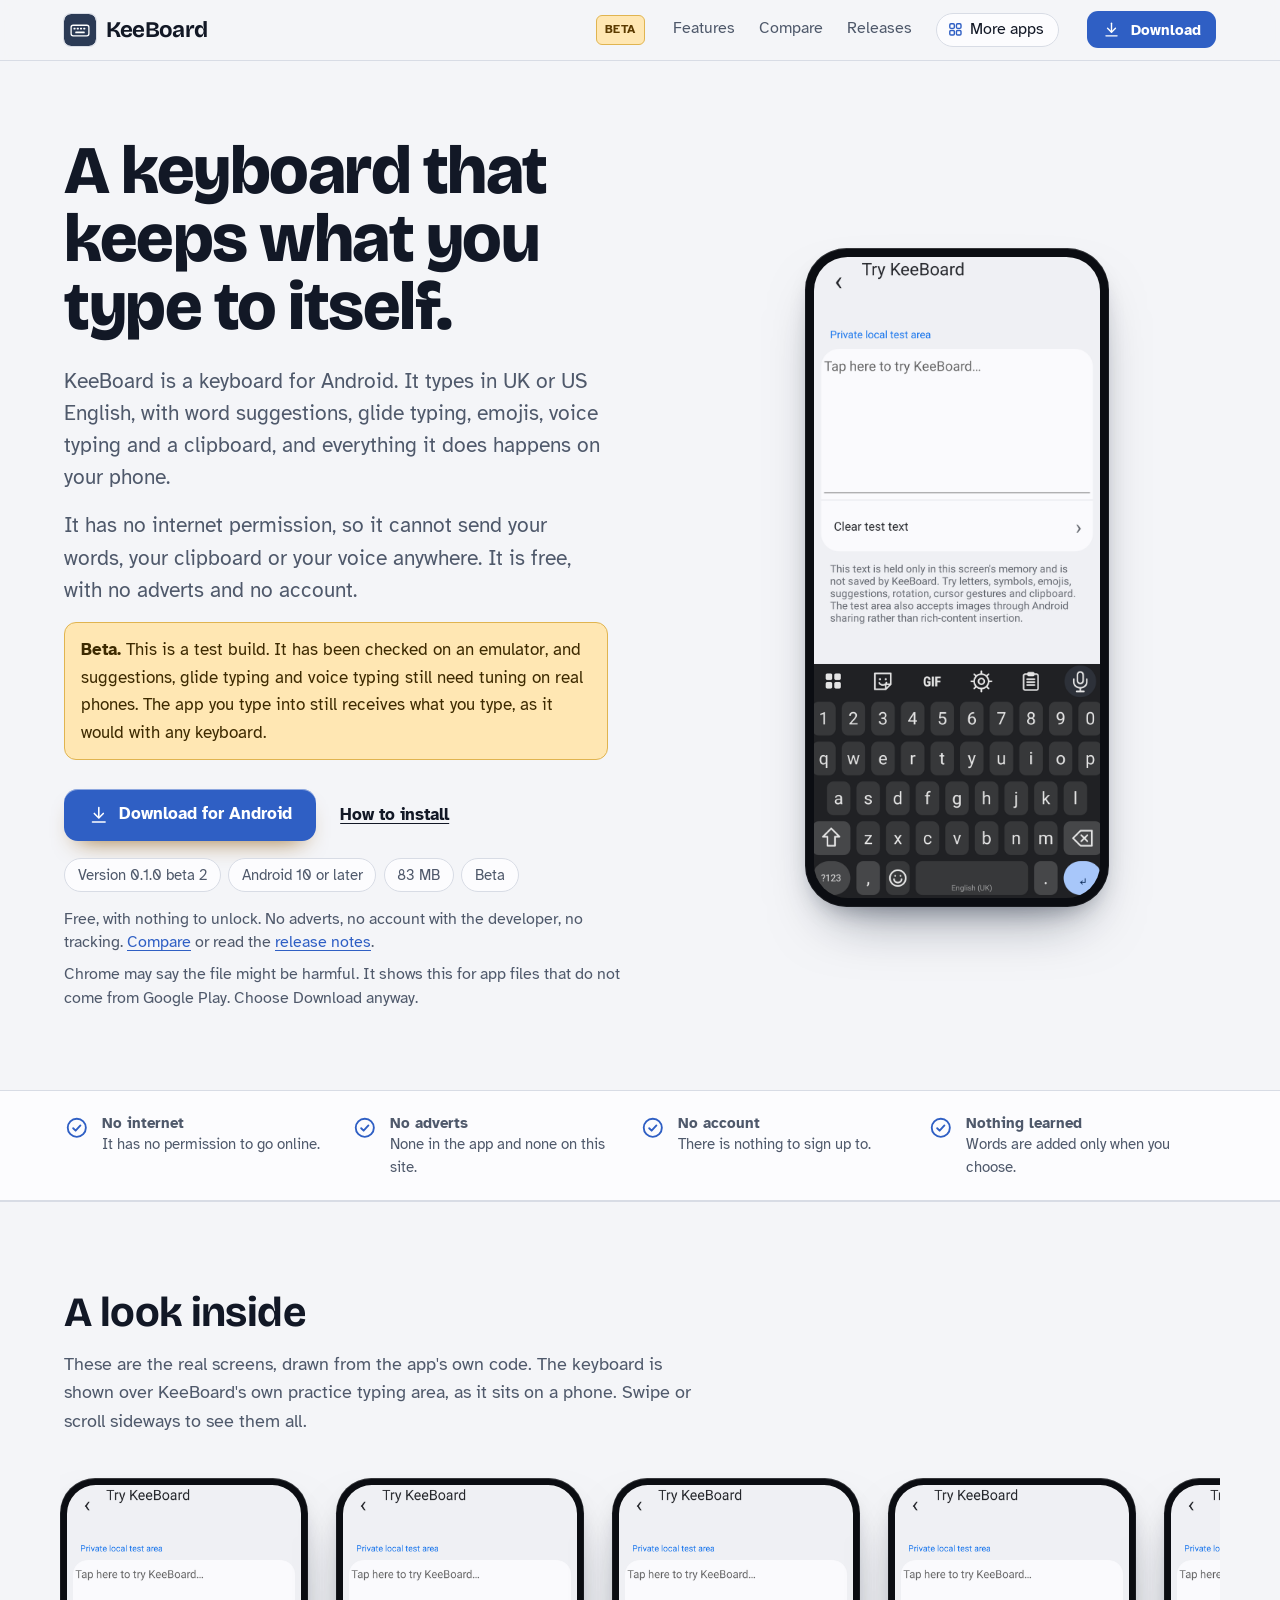
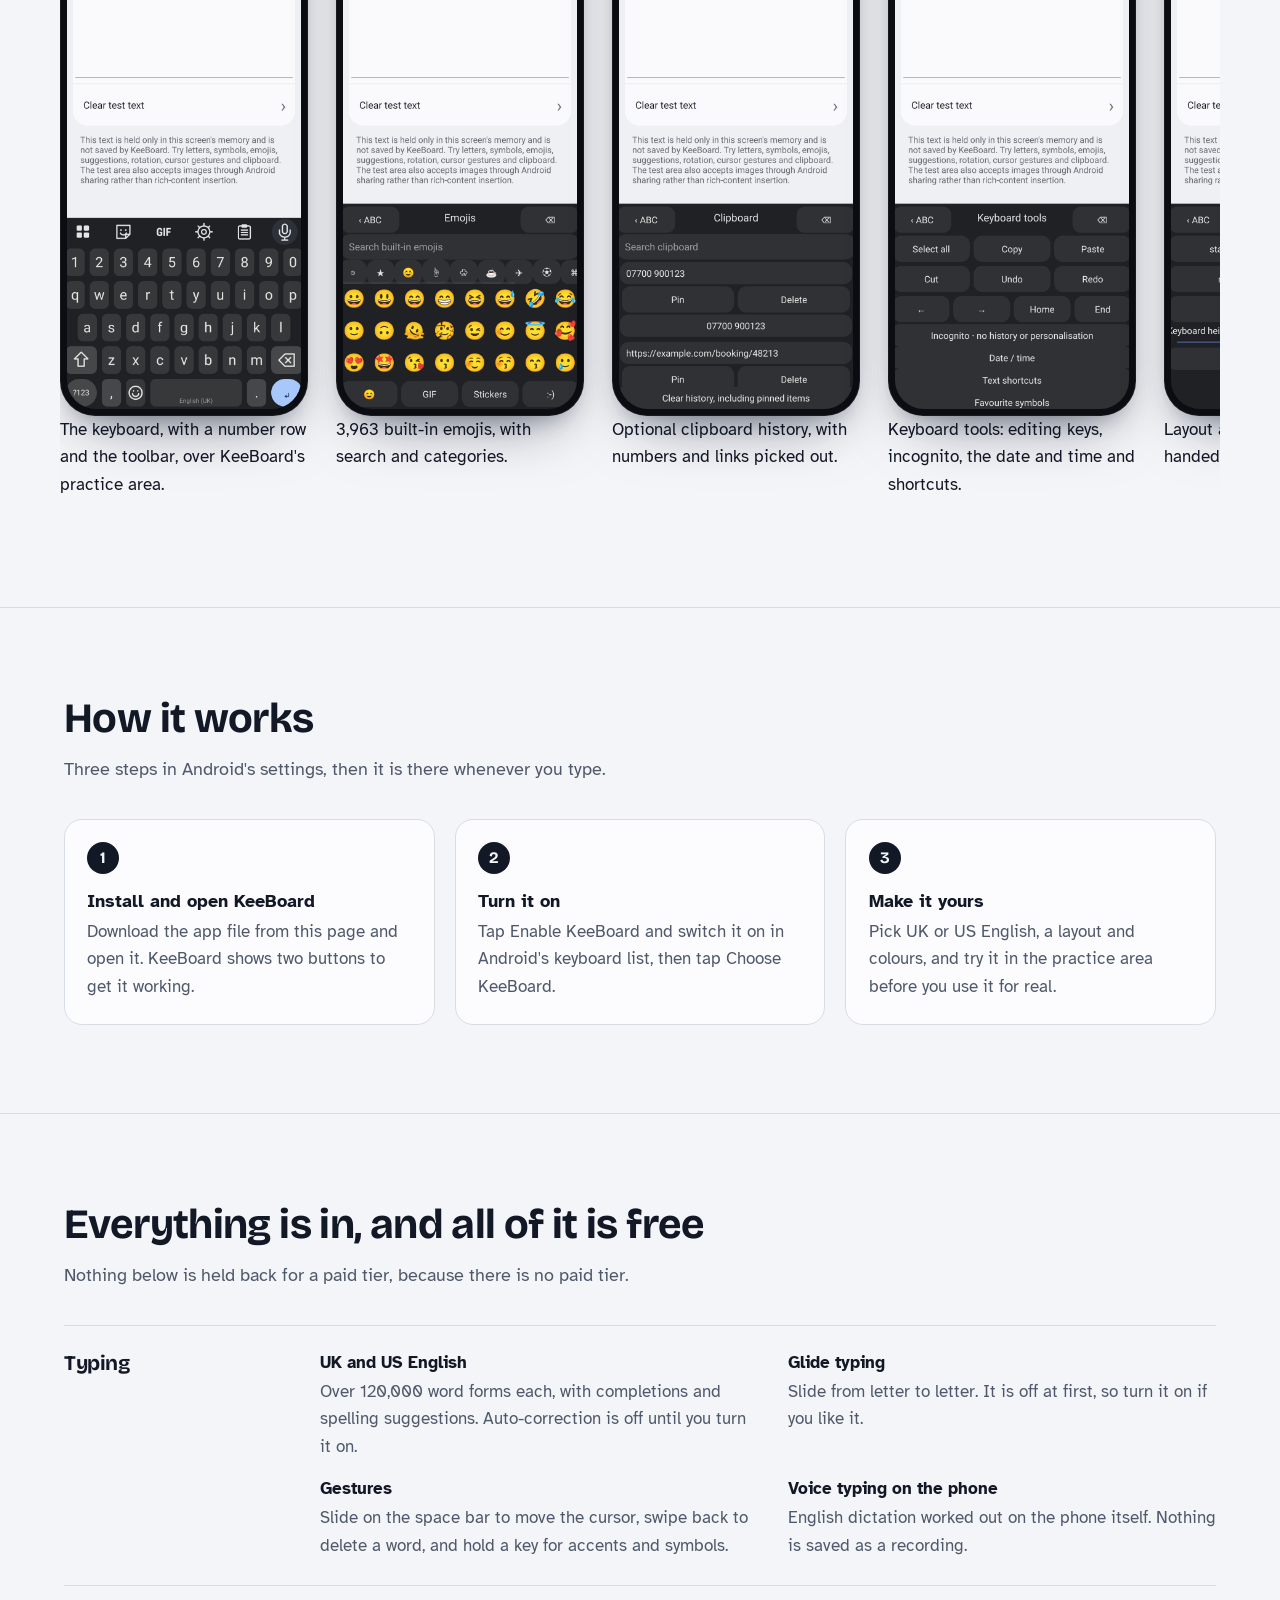
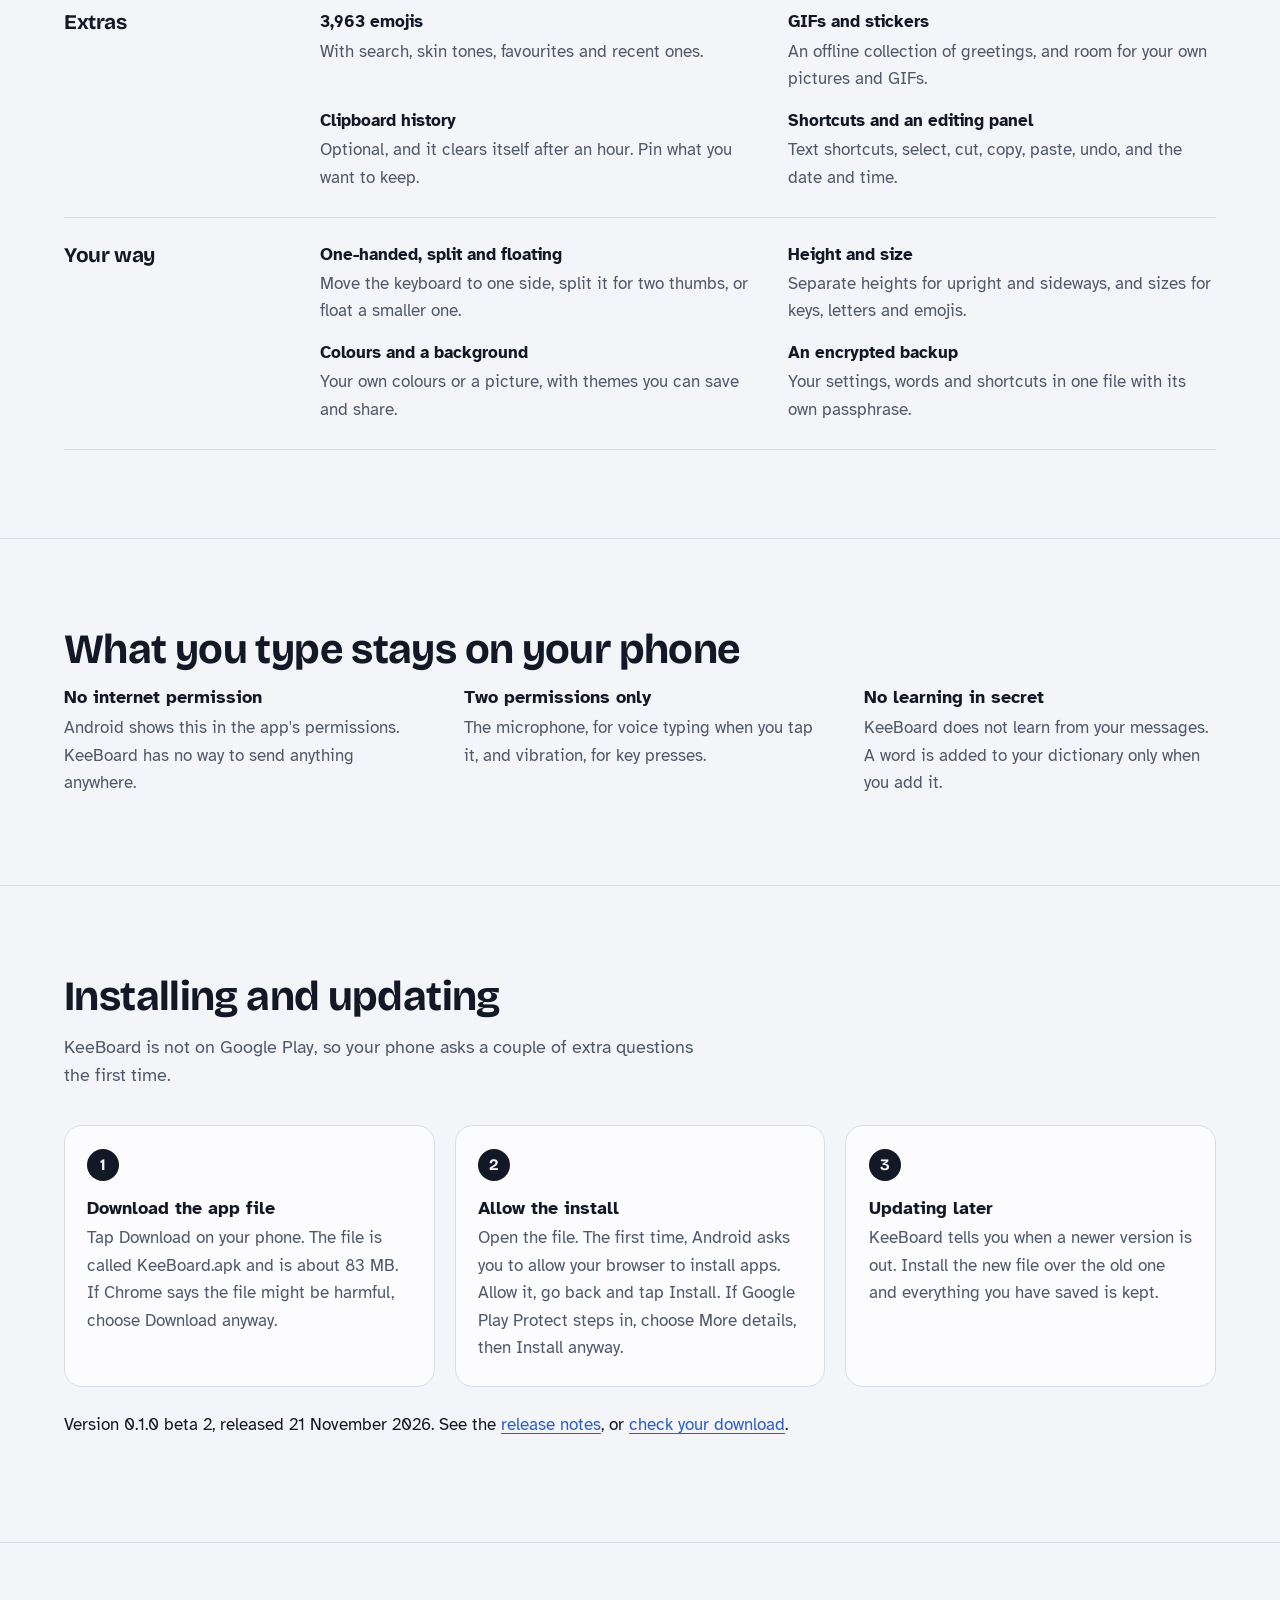
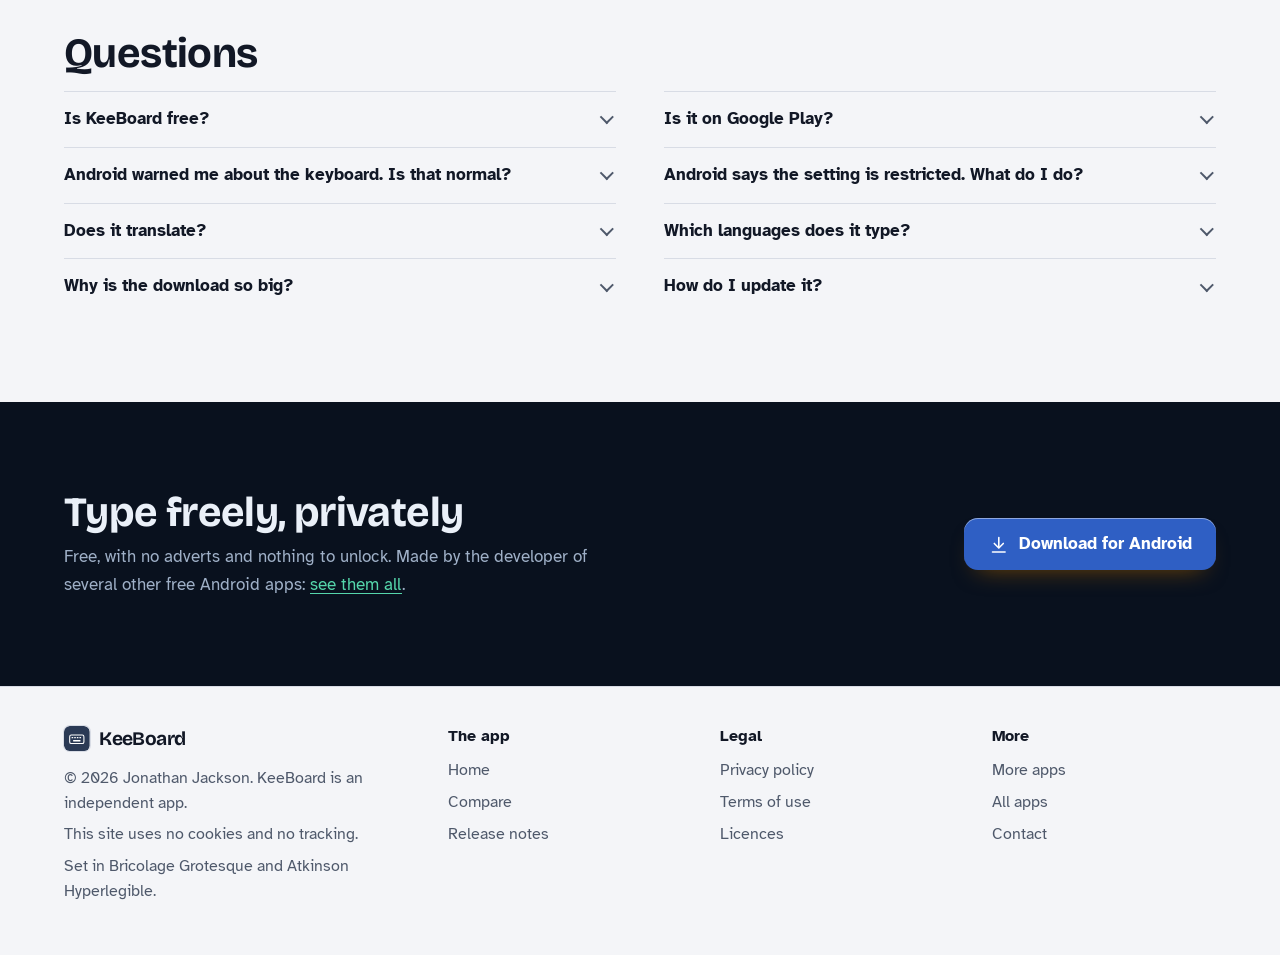
==== index.html @ cc1bd96f "House site" ====
<!DOCTYPE html>
<html lang="en-GB">
<head>
<meta charset="utf-8">
<meta name="viewport" content="width=device-width, initial-scale=1">
<title>KeeBoard: a private keyboard for Android that stays offline</title>
<meta name="description" content="KeeBoard is a keyboard for Android with no internet permission: UK and US English, glide typing, 3,963 emojis, offline voice typing, clipboard history, split and floating layouts and your own themes. Free, no adverts, no account. A test build.">
<meta name="author" content="Jonathan Jackson">
<link rel="canonical" href="https://customgpter.github.io/keeboard/">
<meta name="theme-color" content="#f4f5f8" media="(prefers-color-scheme: light)">
<meta name="theme-color" content="#0c0f15" media="(prefers-color-scheme: dark)">
<meta property="og:type" content="website">
<meta property="og:site_name" content="KeeBoard">
<meta property="og:title" content="KeeBoard: a private keyboard for Android that stays offline">
<meta property="og:description" content="KeeBoard is a keyboard for Android with no internet permission: UK and US English, glide typing, 3,963 emojis, offline voice typing, clipboard history, split and floating layouts and your own themes. Free, no adverts, no account. A test build.">
<meta property="og:url" content="https://customgpter.github.io/keeboard/">
<meta property="og:image" content="https://customgpter.github.io/keeboard/assets/og.png">
<meta property="og:image:width" content="1200">
<meta property="og:image:height" content="630">
<meta property="og:image:alt" content="KeeBoard&#x27;s keyboard with the number row and toolbar, under a typing area">
<meta property="og:locale" content="en_GB">
<meta name="twitter:card" content="summary_large_image">
<link rel="icon" href="./assets/favicon.svg" type="image/svg+xml">
<link rel="apple-touch-icon" href="./assets/apple-touch-icon.png">
<link rel="preload" href="./assets/fonts/bricolage-grotesque-latin.woff2" as="font" type="font/woff2" crossorigin>
<link rel="preload" href="./assets/fonts/atkinson-hyperlegible-latin-400-normal.woff2" as="font" type="font/woff2" crossorigin>
<link rel="stylesheet" href="./assets/site.css?v=1">
<link rel="stylesheet" href="./assets/house.css?v=1">
<link rel="stylesheet" href="./assets/apps-list.css?v=1">
<script src="./assets/apps-list.js?v=1" defer></script>
<script type="application/ld+json">{"@context":"https://schema.org","@type":"SoftwareApplication","name":"KeeBoard","url":"https://customgpter.github.io/keeboard/","description":"KeeBoard is a keyboard for Android with no internet permission: UK and US English, glide typing, 3,963 emojis, offline voice typing, clipboard history, split and floating layouts and your own themes. Free, no adverts, no account. A test build.","applicationCategory":"UtilitiesApplication","operatingSystem":"Android 10 or later","softwareVersion":"0.1.0 beta 2","downloadUrl":"https://github.com/CustomGPTer/keeboard/releases/download/v0.1.0-beta2/KeeBoard.apk","releaseNotes":"https://customgpter.github.io/keeboard/releases.html","offers":{"@type":"Offer","price":"0","priceCurrency":"GBP"},"inLanguage":"en-GB","image":"https://customgpter.github.io/keeboard/assets/og.png","featureList":["UK and US English","Glide typing","Gestures","Voice typing on the phone","3,963 emojis","GIFs and stickers","Clipboard history","Shortcuts and an editing panel","One-handed, split and floating","Height and size","Colours and a background","An encrypted backup"],"author":{"@type":"Person","name":"Jonathan Jackson"}}</script>
<script type="application/ld+json">{"@context":"https://schema.org","@type":"FAQPage","mainEntity":[{"@type":"Question","name":"Is KeeBoard free?","acceptedAnswer":{"@type":"Answer","text":"Yes. There is no paid version, no subscription and no adverts."}},{"@type":"Question","name":"Is it on Google Play?","acceptedAnswer":{"@type":"Answer","text":"No. It is downloaded from this site as an Android app file. It needs Android 10 or later."}},{"@type":"Question","name":"Android warned me about the keyboard. Is that normal?","acceptedAnswer":{"@type":"Answer","text":"Yes. Android shows the same warning for every keyboard that is not built into the phone, because any keyboard sees what you type. KeeBoard has no internet permission, so what it sees cannot leave the phone."}},{"@type":"Question","name":"Android says the setting is restricted. What do I do?","acceptedAnswer":{"@type":"Answer","text":"For an app installed from a file, some phones hide the switch at first. Open KeeBoard's App info, tap the three dots, choose Allow restricted settings, then try again."}},{"@type":"Question","name":"Does it translate?","acceptedAnswer":{"@type":"Answer","text":"No. Translation needs the internet, and KeeBoard does not go online."}},{"@type":"Question","name":"Which languages does it type?","acceptedAnswer":{"@type":"Answer","text":"UK English and US English. Other languages are not in this test build."}},{"@type":"Question","name":"Why is the download so big?","acceptedAnswer":{"@type":"Answer","text":"The voice typing engine, the English dictionaries and the emoji pictures are all inside the app, so nothing has to be fetched later."}},{"@type":"Question","name":"How do I update it?","acceptedAnswer":{"@type":"Answer","text":"Install the new version over the one you have. Do not uninstall first, or your words, shortcuts and settings are lost. A backup file keeps them safe."}}]}</script>
</head>
<body>
<a class="skip" href="#main">Skip to content</a>
<header class="masthead">
<div class="wrap">
<a class="brand" href="./" aria-label="KeeBoard home"><svg viewBox="0 0 108 108" aria-hidden="true"><rect width="108" height="108" rx="24" fill="#2b3a55"/><g fill="#fff"><rect x="24" y="38" width="60" height="36" rx="7" fill="none" stroke="#fff" stroke-width="4.5"/><rect x="32" y="46" width="7" height="6" rx="1.5"/><rect x="43" y="46" width="7" height="6" rx="1.5"/><rect x="54" y="46" width="7" height="6" rx="1.5"/><rect x="65" y="46" width="7" height="6" rx="1.5"/><rect x="38" y="59" width="32" height="6" rx="2"/></g></svg><span>KeeBoard</span></a><span class="beta-tag">Beta</span>
<nav aria-label="Main"><ul><li><a href="./#features">Features</a></li><li><a href="./compare.html">Compare</a></li><li><a href="./releases.html">Releases</a></li><li><a class="more-apps" href="./more-apps.html"><svg class="ico" viewBox="0 0 24 24" aria-hidden="true"><rect x="4" y="4" width="6.5" height="6.5" rx="1.6"/><rect x="13.5" y="4" width="6.5" height="6.5" rx="1.6"/><rect x="4" y="13.5" width="6.5" height="6.5" rx="1.6"/><rect x="13.5" y="13.5" width="6.5" height="6.5" rx="1.6"/></svg>More apps</a></li></ul></nav>
<a class="button small" href="https://github.com/CustomGPTer/keeboard/releases/download/v0.1.0-beta2/KeeBoard.apk"><svg class="ico" viewBox="0 0 24 24" aria-hidden="true"><path d="M12 4v11"/><path d="M7 10.5l5 5 5-5"/><path d="M5 20h14"/></svg>Download</a>
</div>
</header>
<main id="main">
<div class="hero">
<div class="wrap hero-grid">
<div class="hero-copy">
<h1>A keyboard that keeps what you type to itself.</h1>
<p class="lede">KeeBoard is a keyboard for Android. It types in UK or US English, with word suggestions, glide typing, emojis, voice typing and a clipboard, and everything it does happens on your phone.</p><p class="lede">It has no internet permission, so it cannot send your words, your clipboard or your voice anywhere. It is free, with no adverts and no account.</p>
<p class="beta-note"><b>Beta.</b> This is a test build. It has been checked on an emulator, and suggestions, glide typing and voice typing still need tuning on real phones. The app you type into still receives what you type, as it would with any keyboard.</p>
<p class="get" id="download"><a class="button" href="https://github.com/CustomGPTer/keeboard/releases/download/v0.1.0-beta2/KeeBoard.apk"><svg class="ico" viewBox="0 0 24 24" aria-hidden="true"><path d="M12 4v11"/><path d="M7 10.5l5 5 5-5"/><path d="M5 20h14"/></svg>Download for Android</a><a class="aside" href="#install">How to install</a></p>
<ul class="pills"><li>Version 0.1.0 beta 2</li><li>Android 10 or later</li><li>83 MB</li><li>Beta</li></ul>
<p class="facts">Free, with nothing to unlock. No adverts, no account with the developer, no tracking. <a href="compare.html">Compare</a> or read the <a href="releases.html">release notes</a>.</p>
<p class="facts">Chrome may say the file might be harmful. It shows this for app files that do not come from Google Play. Choose Download anyway.</p>
</div>
<div class="hero-phone"><div class="phone"><img src="./assets/screens/keyboard.png" alt="The keyboard, with a number row and the toolbar, over KeeBoard&#x27;s practice area." width="393" height="852" fetchpriority="high"></div></div>
</div>
</div>

<section class="promises" aria-label="In short">
<div class="wrap"><ul><li><svg class="ico" viewBox="0 0 24 24" aria-hidden="true"><circle cx="12" cy="12" r="8.5"/><path d="M8.6 12.4l2.3 2.3 4.5-4.9"/></svg><span><b>No internet</b><span>It has no permission to go online.</span></span></li><li><svg class="ico" viewBox="0 0 24 24" aria-hidden="true"><circle cx="12" cy="12" r="8.5"/><path d="M8.6 12.4l2.3 2.3 4.5-4.9"/></svg><span><b>No adverts</b><span>None in the app and none on this site.</span></span></li><li><svg class="ico" viewBox="0 0 24 24" aria-hidden="true"><circle cx="12" cy="12" r="8.5"/><path d="M8.6 12.4l2.3 2.3 4.5-4.9"/></svg><span><b>No account</b><span>There is nothing to sign up to.</span></span></li><li><svg class="ico" viewBox="0 0 24 24" aria-hidden="true"><circle cx="12" cy="12" r="8.5"/><path d="M8.6 12.4l2.3 2.3 4.5-4.9"/></svg><span><b>Nothing learned</b><span>Words are added only when you choose.</span></span></li></ul></div>
</section>

<section id="screens" aria-labelledby="screens-h">
<div class="wrap">
<h2 id="screens-h">A look inside</h2>
<p class="intro">These are the real screens, drawn from the app&#x27;s own code. The keyboard is shown over KeeBoard&#x27;s own practice typing area, as it sits on a phone. Swipe or scroll sideways to see them all.</p>
<div class="gallery" tabindex="0" role="region" aria-label="Screens from KeeBoard"><figure class="shot"><div class="phone"><img src="./assets/screens/keyboard.png" alt="The keyboard, with a number row and the toolbar, over KeeBoard&#x27;s practice area." width="393" height="852" loading="eager" decoding="async"></div><figcaption>The keyboard, with a number row and the toolbar, over KeeBoard&#x27;s practice area.</figcaption></figure><figure class="shot"><div class="phone"><img src="./assets/screens/emoji.png" alt="3,963 built-in emojis, with search and categories." width="393" height="852" loading="eager" decoding="async"></div><figcaption>3,963 built-in emojis, with search and categories.</figcaption></figure><figure class="shot"><div class="phone"><img src="./assets/screens/clipboard.png" alt="Optional clipboard history, with numbers and links picked out." width="393" height="852" loading="eager" decoding="async"></div><figcaption>Optional clipboard history, with numbers and links picked out.</figcaption></figure><figure class="shot"><div class="phone"><img src="./assets/screens/tools.png" alt="Keyboard tools: editing keys, incognito, the date and time and shortcuts." width="393" height="852" loading="eager" decoding="async"></div><figcaption>Keyboard tools: editing keys, incognito, the date and time and shortcuts.</figcaption></figure><figure class="shot"><div class="phone"><img src="./assets/screens/layouts.png" alt="Layout and size: standard, one-handed, split or floating." width="393" height="852" loading="eager" decoding="async"></div><figcaption>Layout and size: standard, one-handed, split or floating.</figcaption></figure><figure class="shot"><div class="phone"><img src="./assets/screens/light.png" alt="A light keyboard, or your own colours and a picture." width="393" height="852" loading="eager" decoding="async"></div><figcaption>A light keyboard, or your own colours and a picture.</figcaption></figure><figure class="shot"><div class="phone"><img src="./assets/screens/settings.png" alt="Settings, in plain words, with a page for each part." width="393" height="852" loading="eager" decoding="async"></div><figcaption>Settings, in plain words, with a page for each part.</figcaption></figure><figure class="shot"><div class="phone"><img src="./assets/screens/privacy.png" alt="Privacy: no internet, and one tap to clear what is kept." width="393" height="852" loading="eager" decoding="async"></div><figcaption>Privacy: no internet, and one tap to clear what is kept.</figcaption></figure></div>
</div>
</section>

<section id="how" aria-labelledby="how-h">
<div class="wrap">
<h2 id="how-h">How it works</h2>
<p class="intro">Three steps in Android's settings, then it is there whenever you type.</p>
<ol class="steps"><li><h3>Install and open KeeBoard</h3><p>Download the app file from this page and open it. KeeBoard shows two buttons to get it working.</p></li><li><h3>Turn it on</h3><p>Tap Enable KeeBoard and switch it on in Android's keyboard list, then tap Choose KeeBoard.</p></li><li><h3>Make it yours</h3><p>Pick UK or US English, a layout and colours, and try it in the practice area before you use it for real.</p></li></ol>
</div>
</section>

<section id="features" aria-labelledby="features-h">
<div class="wrap">
<h2 id="features-h">Everything is in, and all of it is free</h2>
<p class="intro">Nothing below is held back for a paid tier, because there is no paid tier.</p>
<div class="groups"><div class="group"><h3>Typing</h3><dl><div><dt>UK and US English</dt><dd>Over 120,000 word forms each, with completions and spelling suggestions. Auto-correction is off until you turn it on.</dd></div><div><dt>Glide typing</dt><dd>Slide from letter to letter. It is off at first, so turn it on if you like it.</dd></div><div><dt>Gestures</dt><dd>Slide on the space bar to move the cursor, swipe back to delete a word, and hold a key for accents and symbols.</dd></div><div><dt>Voice typing on the phone</dt><dd>English dictation worked out on the phone itself. Nothing is saved as a recording.</dd></div></dl></div><div class="group"><h3>Extras</h3><dl><div><dt>3,963 emojis</dt><dd>With search, skin tones, favourites and recent ones.</dd></div><div><dt>GIFs and stickers</dt><dd>An offline collection of greetings, and room for your own pictures and GIFs.</dd></div><div><dt>Clipboard history</dt><dd>Optional, and it clears itself after an hour. Pin what you want to keep.</dd></div><div><dt>Shortcuts and an editing panel</dt><dd>Text shortcuts, select, cut, copy, paste, undo, and the date and time.</dd></div></dl></div><div class="group"><h3>Your way</h3><dl><div><dt>One-handed, split and floating</dt><dd>Move the keyboard to one side, split it for two thumbs, or float a smaller one.</dd></div><div><dt>Height and size</dt><dd>Separate heights for upright and sideways, and sizes for keys, letters and emojis.</dd></div><div><dt>Colours and a background</dt><dd>Your own colours or a picture, with themes you can save and share.</dd></div><div><dt>An encrypted backup</dt><dd>Your settings, words and shortcuts in one file with its own passphrase.</dd></div></dl></div></div>
</div>
</section>

<section id="privacy" aria-labelledby="privacy-h">
<div class="wrap">
<h2 id="privacy-h">What you type stays on your phone</h2>
<ul class="plain"><li><h3>No internet permission</h3><p>Android shows this in the app's permissions. KeeBoard has no way to send anything anywhere.</p></li><li><h3>Two permissions only</h3><p>The microphone, for voice typing when you tap it, and vibration, for key presses.</p></li><li><h3>No learning in secret</h3><p>KeeBoard does not learn from your messages. A word is added to your dictionary only when you add it.</p></li></ul>
</div>
</section>

<section id="install" aria-labelledby="install-h">
<div class="wrap">
<h2 id="install-h">Installing and updating</h2>
<p class="intro">KeeBoard is not on Google Play, so your phone asks a couple of extra questions the first time.</p>
<ol class="steps"><li><h3>Download the app file</h3><p>Tap Download on your phone. The file is called KeeBoard.apk and is about 83 MB. If Chrome says the file might be harmful, choose Download anyway.</p></li><li><h3>Allow the install</h3><p>Open the file. The first time, Android asks you to allow your browser to install apps. Allow it, go back and tap Install. If Google Play Protect steps in, choose More details, then Install anyway.</p></li><li><h3>Updating later</h3><p>KeeBoard tells you when a newer version is out. Install the new file over the old one and everything you have saved is kept.</p></li></ol>
<p class="after-table">Version 0.1.0 beta 2, released 21 November 2026. See the <a href="releases.html">release notes</a>, or <a href="releases.html#checking">check your download</a>.</p>
</div>
</section>

<section id="questions" aria-labelledby="questions-h">
<div class="wrap">
<h2 id="questions-h">Questions</h2>
<div class="faq"><details><summary>Is KeeBoard free?</summary><p>Yes. There is no paid version, no subscription and no adverts.</p></details><details><summary>Is it on Google Play?</summary><p>No. It is downloaded from this site as an Android app file. It needs Android 10 or later.</p></details><details><summary>Android warned me about the keyboard. Is that normal?</summary><p>Yes. Android shows the same warning for every keyboard that is not built into the phone, because any keyboard sees what you type. KeeBoard has no internet permission, so what it sees cannot leave the phone.</p></details><details><summary>Android says the setting is restricted. What do I do?</summary><p>For an app installed from a file, some phones hide the switch at first. Open KeeBoard's App info, tap the three dots, choose Allow restricted settings, then try again.</p></details><details><summary>Does it translate?</summary><p>No. Translation needs the internet, and KeeBoard does not go online.</p></details><details><summary>Which languages does it type?</summary><p>UK English and US English. Other languages are not in this test build.</p></details><details><summary>Why is the download so big?</summary><p>The voice typing engine, the English dictionaries and the emoji pictures are all inside the app, so nothing has to be fetched later.</p></details><details><summary>How do I update it?</summary><p>Install the new version over the one you have. Do not uninstall first, or your words, shortcuts and settings are lost. A backup file keeps them safe.</p></details></div>
</div>
</section>

<section class="closing" aria-labelledby="closing-h">
<div class="wrap">
<div><h2 id="closing-h">Type freely, privately</h2><p>Free, with no adverts and nothing to unlock. Made by the developer of several other free Android apps: <a href="more-apps.html">see them all</a>.</p></div>
<a class="button" href="https://github.com/CustomGPTer/keeboard/releases/download/v0.1.0-beta2/KeeBoard.apk"><svg class="ico" viewBox="0 0 24 24" aria-hidden="true"><path d="M12 4v11"/><path d="M7 10.5l5 5 5-5"/><path d="M5 20h14"/></svg>Download for Android</a>
</div>
</section>
</main>
<footer class="colophon">
<div class="wrap">
<div>
<a class="brand" href="./" aria-label="KeeBoard home"><svg viewBox="0 0 108 108" aria-hidden="true"><rect width="108" height="108" rx="24" fill="#2b3a55"/><g fill="#fff"><rect x="24" y="38" width="60" height="36" rx="7" fill="none" stroke="#fff" stroke-width="4.5"/><rect x="32" y="46" width="7" height="6" rx="1.5"/><rect x="43" y="46" width="7" height="6" rx="1.5"/><rect x="54" y="46" width="7" height="6" rx="1.5"/><rect x="65" y="46" width="7" height="6" rx="1.5"/><rect x="38" y="59" width="32" height="6" rx="2"/></g></svg><span>KeeBoard</span></a>
<p>&copy; 2026 Jonathan Jackson. KeeBoard is an independent app.</p>
<p>This site uses no cookies and no tracking.</p>
<p>Set in Bricolage Grotesque and Atkinson Hyperlegible.</p>
</div>
<nav aria-label="The app"><h2>The app</h2><ul>
<li><a href="./">Home</a></li>
<li><a href="./compare.html">Compare</a></li>
<li><a href="./releases.html">Release notes</a></li>

</ul></nav>
<nav aria-label="Legal"><h2>Legal</h2><ul>
<li><a href="./privacy.html">Privacy policy</a></li>
<li><a href="./terms.html">Terms of use</a></li>
<li><a href="./licences.html">Licences</a></li>
</ul></nav>
<nav aria-label="More"><h2>More</h2><ul>
<li><a href="./more-apps.html">More apps</a></li>
<li><a href="https://customgpter.github.io/">All apps</a></li>
<li><a href="https://github.com/CustomGPTer/keeboard/issues">Contact</a></li>
</ul></nav>
</div>
</footer>
</body>
</html>
---- assets/site.css ----
@font-face{font-family:"Bricolage Grotesque";src:url("fonts/bricolage-grotesque-latin.woff2") format("woff2");font-weight:200 800;font-style:normal;font-display:swap}
@font-face{font-family:"Atkinson Hyperlegible";src:url("fonts/atkinson-hyperlegible-latin-400-normal.woff2") format("woff2");font-weight:400;font-style:normal;font-display:swap}
@font-face{font-family:"Atkinson Hyperlegible";src:url("fonts/atkinson-hyperlegible-latin-700-normal.woff2") format("woff2");font-weight:700;font-style:normal;font-display:swap}

/* Daylight page, night-time camera. The lamp colour is kept for the one thing to press and for what the camera has seen. */
:root{
  --page:#f2f5f9; --panel:#ffffff; --raised:#e8edf3; --ink:#0d1a2b; --soft:#465468; --rule:#d2dae4;
  --accent:#0a6a55; --accent-ink:#ffffff; --warn:#8a5200; --rec:#d3302f;
  --lamp:#ffb347; --lamp-ink:#231400; --lamp-text:#8a5200;
  --night:#09111e; --night-2:#111d30; --night-3:#1a2a43; --night-ink:#eaf0f8; --night-soft:#9fb0c7; --night-rule:#24364f; --iris:#55d6ab;
  --display:"Bricolage Grotesque","Atkinson Hyperlegible",system-ui,sans-serif;
  --sans:"Atkinson Hyperlegible",system-ui,-apple-system,"Segoe UI",Roboto,sans-serif;
  --mono:ui-monospace,SFMono-Regular,Menlo,Consolas,"Liberation Mono",monospace;
  color-scheme:light dark;
}
@media (prefers-color-scheme:dark){
  :root{--page:#0a111b; --panel:#111a27; --raised:#182434; --ink:#e9eef5; --soft:#a0aec0; --rule:#243247;
    --accent:#55d6ab; --accent-ink:#00281d; --warn:#ffb347; --rec:#ff6163; --lamp-text:#ffb347}
}

*,*::before,*::after{box-sizing:border-box}
html{-webkit-text-size-adjust:100%;scroll-behavior:smooth;scroll-padding-top:5.5rem}
@media (prefers-reduced-motion:reduce){html{scroll-behavior:auto}}
body{margin:0;background:var(--page);color:var(--ink);font:400 1.0625rem/1.62 var(--sans);text-rendering:optimizeLegibility;-webkit-font-smoothing:antialiased}
img,svg{max-width:100%;display:block}
a{color:var(--accent);text-decoration-thickness:.07em;text-underline-offset:.2em}
a:hover{text-decoration-thickness:.13em}
:focus-visible{outline:3px solid var(--lamp);outline-offset:3px;border-radius:6px}
code{font:.9em/1 var(--mono);overflow-wrap:anywhere}
h1,h2,h3{font-family:var(--display);font-weight:700;letter-spacing:-.015em;line-height:1.08;margin:0;text-wrap:balance}
p{margin:0 0 1rem}
.skip{position:absolute;left:-999px;top:0;background:var(--ink);color:var(--page);padding:.6rem 1rem;z-index:30;border-radius:0 0 8px 0}
.skip:focus{left:0}
.sr{position:absolute;width:1px;height:1px;overflow:hidden;clip-path:inset(50%);white-space:nowrap}
.wrap{width:min(72rem,100% - 2.5rem);margin-inline:auto}
.measure{max-width:44rem}
.ico{width:1.25em;height:1.25em;flex:none;fill:none;stroke:currentColor;stroke-width:1.75;stroke-linecap:round;stroke-linejoin:round}

/* ---------- masthead */
.masthead{position:sticky;top:0;z-index:20;background:color-mix(in srgb,var(--page) 88%,transparent);-webkit-backdrop-filter:blur(14px) saturate(1.3);backdrop-filter:blur(14px) saturate(1.3);border-bottom:1px solid var(--rule)}
.masthead .wrap{display:flex;flex-wrap:wrap;align-items:center;gap:.35rem 1.75rem;padding-block:.7rem}
.brand{display:inline-flex;align-items:center;gap:.6rem;font:700 1.4rem/1 var(--display);letter-spacing:-.03em;color:var(--ink);text-decoration:none;margin-right:auto}
.brand svg{width:2rem;height:2rem;flex:none;border-radius:.5rem;box-shadow:0 0 0 1px var(--rule)}
.masthead nav ul{display:flex;flex-wrap:wrap;align-items:center;gap:.15rem 1.5rem;list-style:none;margin:0;padding:0;font-size:1rem;line-height:1.3}
.masthead nav a{display:inline-flex;align-items:center;gap:.4rem;color:var(--soft);text-decoration:none;padding-block:.45rem;border-bottom:2px solid transparent}
.masthead nav a:hover{color:var(--ink)}
.masthead nav a[aria-current="page"]{color:var(--ink);border-bottom-color:var(--lamp)}
.masthead nav a.more-apps{color:var(--ink);border:1px solid var(--rule);border-radius:999px;padding:.34rem .85rem .34rem .65rem;background:var(--panel)}
.masthead nav a.more-apps .ico{width:1.05em;height:1.05em;color:var(--accent);stroke-width:2}
.masthead nav a.more-apps:hover,.masthead nav a.more-apps[aria-current="page"]{border-color:var(--accent)}
.button{display:inline-flex;align-items:center;gap:.6rem;background:var(--lamp);color:var(--lamp-ink);font:700 1.08rem/1.2 var(--sans);text-decoration:none;padding:.95rem 1.5rem;border-radius:14px;box-shadow:0 1px 0 rgba(255,255,255,.45) inset,0 12px 24px -14px rgba(138,82,0,.9)}
.button:hover{background:#ffc56e}
.button:active{transform:translateY(1px)}
.button.small{font-size:.95rem;padding:.55rem .95rem;border-radius:11px;box-shadow:none}
.button.quiet{background:none;box-shadow:none;border:1px solid var(--rule);color:var(--ink)}
.button.quiet:hover{border-color:var(--ink);background:none}
@media (max-width:52rem){
  .masthead nav{order:3;flex:1 0 100%}
  .masthead nav ul{gap:.1rem .85rem;font-size:.95rem}
  .masthead nav .wide{display:none}
}
@media (max-width:24rem){.masthead nav a.more-apps .ico{display:none}.masthead nav a.more-apps{padding-inline:.7rem}}

/* ---------- hero */
.hero{padding-block:clamp(2.2rem,6vw,4.75rem) clamp(2.5rem,6vw,4.5rem);overflow:hidden}
.hero-grid{display:grid;gap:clamp(2.25rem,5vw,4rem);align-items:center}
@media (min-width:62rem){.hero-grid{grid-template-columns:minmax(0,11fr) minmax(0,10fr)}}
.hero h1{font-size:clamp(2.6rem,6vw,4.25rem);font-weight:800;line-height:1;letter-spacing:-.022em;margin-bottom:1.5rem}
.lede{font-size:clamp(1.14rem,2vw,1.3rem);line-height:1.55;color:var(--soft);margin:0 0 1rem;max-width:34rem}
.get{display:flex;flex-wrap:wrap;align-items:center;gap:.9rem 1.5rem;margin:1.8rem 0 1.1rem}
.get .aside{font-weight:700;color:var(--ink)}
.facts{font-size:.98rem;line-height:1.5;color:var(--soft);margin:0 0 .5rem;max-width:36rem}
.pills{display:flex;flex-wrap:wrap;gap:.45rem;list-style:none;margin:0 0 1rem;padding:0;font-size:.95rem}
.pills li{border:1px solid var(--rule);border-radius:999px;padding:.22rem .8rem;background:var(--panel);color:var(--soft)}

/* the monitor: the camera's view, the day beneath it, and the alert it sends */
.monitor{position:relative;max-width:36rem;margin-inline:auto;width:100%;padding-bottom:3.1rem}
@media (min-width:62rem){.monitor{margin-inline:auto 0}}
.screen{position:relative;background:var(--night);border-radius:22px;padding:.6rem;box-shadow:0 0 0 1px var(--night-rule),0 30px 60px -30px rgba(9,17,30,.75)}
.cam{position:relative;border-radius:15px;overflow:hidden;aspect-ratio:16/10;background:#0b1626}
.cam svg{width:100%;height:100%}
.cam text{font:700 15px var(--sans);fill:#231400}
.hud{position:absolute;display:inline-flex;align-items:center;gap:.4rem;font:700 .76rem/1 var(--sans);color:var(--night-ink);background:rgba(6,12,22,.62);border-radius:999px;padding:.38rem .65rem;letter-spacing:.01em}
.hud i{width:.5rem;height:.5rem;border-radius:50%;background:var(--iris)}
.hud.watching{left:.7rem;top:.7rem}
.hud.rec{right:.7rem;top:.7rem}
.hud.rec i{background:#ff5a5c}
.hud.stamp{left:.7rem;bottom:.7rem;font:400 .74rem/1 var(--mono);border-radius:6px;color:#d5deea}
.hud.place{right:.7rem;bottom:.7rem;border-radius:6px;font-weight:400;color:#d5deea}
.day{padding:.85rem .55rem 2rem;color:var(--night-soft);font-size:.8rem;line-height:1.2}
.day-head{display:flex;justify-content:space-between;margin-bottom:.6rem}
.day-head b{color:var(--night-ink)}
.track{position:relative;height:1.5rem;border-radius:7px;background:repeating-linear-gradient(90deg,var(--night-3) 0 1px,transparent 1px calc(100% / 24)),var(--night-2);box-shadow:inset 0 0 0 1px var(--night-rule)}
.ev{position:absolute;top:3px;bottom:3px;width:max(5px,1.1%);border-radius:3px;background:var(--iris);left:var(--at)}
.ev.seen{background:var(--lamp)}
.now{position:absolute;top:-4px;bottom:-4px;left:var(--at);width:2px;background:var(--night-ink);border-radius:2px}
.hours{display:flex;justify-content:space-between;margin-top:.4rem;font-size:.72rem}
.alert{position:absolute;right:-.4rem;bottom:0;display:flex;align-items:center;gap:.75rem;width:min(19rem,88%);background:var(--panel);color:var(--ink);border:1px solid var(--rule);border-radius:16px;padding:.65rem .8rem;box-shadow:0 18px 36px -18px rgba(9,17,30,.55)}
.alert .thumb{flex:none;width:3.1rem;height:3.1rem;border-radius:10px;background:linear-gradient(160deg,#16263d,#0b1626);position:relative;overflow:hidden}
.alert .thumb::before{content:"";position:absolute;left:50%;bottom:0;width:38%;height:62%;translate:-50% 0;border-radius:40% 40% 0 0;background:#6f86a6}
.alert .thumb::after{content:"";position:absolute;left:50%;top:14%;width:26%;aspect-ratio:1;translate:-50% 0;border-radius:50%;background:#8ea4c2}
.alert b{display:block;font-size:.98rem;line-height:1.25}
.alert span{display:block;font-size:.86rem;color:var(--soft);line-height:1.3}
.alert .dot{flex:none;width:.6rem;height:.6rem;border-radius:50%;background:var(--lamp);margin-left:auto;box-shadow:0 0 0 4px color-mix(in srgb,var(--lamp) 25%,transparent)}
@media (max-width:26rem){.alert{right:0}}
@media (prefers-reduced-motion:no-preference){
  .cam .spill{animation:vg-in .9s ease-out .25s both}
  .cam .who{animation:vg-step .9s cubic-bezier(.2,.8,.25,1) .9s both}
  .cam .mark{animation:vg-lock .45s cubic-bezier(.3,1.4,.5,1) 1.7s both;transform-box:fill-box;transform-origin:center}
  .hud.rec{animation:vg-in .3s ease-out 2.05s both}
  .hud.rec i{animation:vg-blink 1.2s steps(2,jump-none) 2.3s 4}
  .ev.seen,.now{animation:vg-pop .4s cubic-bezier(.3,1.5,.5,1) 2.4s both}
  .alert{animation:vg-rise .6s cubic-bezier(.2,.8,.25,1) 2.9s both}
  @keyframes vg-in{from{opacity:0}to{opacity:1}}
  @keyframes vg-step{from{opacity:0;transform:translateX(18px)}to{opacity:1;transform:none}}
  @keyframes vg-lock{from{opacity:0;transform:scale(1.12)}to{opacity:1;transform:none}}
  @keyframes vg-blink{from{opacity:1}to{opacity:.25}}
  @keyframes vg-pop{from{opacity:0;transform:scaleY(.2)}to{opacity:1;transform:none}}
  @keyframes vg-rise{from{opacity:0;transform:translateY(14px)}to{opacity:1;transform:none}}
}

/* ---------- sections */
section{padding-block:clamp(3rem,7vw,5.5rem)}
section + section{border-top:1px solid var(--rule)}
h2{font-size:clamp(1.8rem,3.6vw,2.6rem);margin-bottom:.9rem}
h3{font:700 1.1rem/1.3 var(--sans);letter-spacing:0;margin:0 0 .3rem}
.intro{color:var(--soft);max-width:40rem;margin-bottom:2.2rem;font-size:1.1rem}

.promises{padding-block:0;border-block:1px solid var(--rule);background:var(--panel)}
.promises ul{list-style:none;margin:0;padding:0;display:grid;grid-template-columns:repeat(auto-fit,minmax(min(100%,14rem),1fr))}
.promises li{display:flex;gap:.8rem;align-items:flex-start;padding:1.4rem 1.5rem 1.4rem 0}
.promises .ico{width:1.6rem;height:1.6rem;color:var(--accent);margin-top:.1rem}
.promises b{display:block;line-height:1.3}
.promises span{color:var(--soft);font-size:.96rem;line-height:1.45;display:block}
.hero + .promises{border-top:1px solid var(--rule)}

.steps{list-style:none;counter-reset:s;margin:0;padding:0;display:grid;gap:1.25rem}
@media (min-width:52rem){.steps{grid-template-columns:repeat(3,minmax(0,1fr))}}
.steps li{counter-increment:s;background:var(--panel);border:1px solid var(--rule);border-radius:18px;padding:1.4rem 1.4rem 1.5rem}
.steps li::before{content:counter(s);display:grid;place-items:center;width:2rem;height:2rem;border-radius:50%;background:var(--ink);color:var(--page);font:700 1rem/1 var(--display);margin-bottom:1rem}
.steps p{margin:0;color:var(--soft)}

.notices{display:grid;gap:1.25rem}
@media (min-width:52rem){.notices{grid-template-columns:repeat(2,minmax(0,1fr))}}
.sense{background:var(--night);color:var(--night-ink);border-radius:20px;padding:1.5rem 1.5rem 1.6rem;box-shadow:0 0 0 1px var(--night-rule)}
.sense h3{font:700 1.35rem/1.2 var(--display);letter-spacing:-.02em;margin-bottom:.35rem}
.sense p{color:var(--night-soft);margin-bottom:1.1rem}
.chips{display:flex;flex-wrap:wrap;gap:.5rem;list-style:none;margin:0;padding:0}
.chips li{display:inline-flex;align-items:center;gap:.45rem;border:1px solid var(--night-rule);background:var(--night-2);border-radius:10px;padding:.42rem .75rem .42rem .6rem;font-size:.98rem;line-height:1.2}
.chips .ico{color:var(--lamp)}

.groups{display:grid;gap:0}
.group{display:grid;gap:.4rem 3rem;padding-block:1.6rem;border-top:1px solid var(--rule)}
.group:last-child{border-bottom:1px solid var(--rule)}
@media (min-width:56rem){.group{grid-template-columns:13rem minmax(0,1fr)}}
.group > h3{font:700 1.3rem/1.2 var(--display);letter-spacing:-.02em;color:var(--ink)}
.group dl{margin:0;display:grid;gap:1.1rem 2.5rem}
@media (min-width:40rem){.group dl{grid-template-columns:repeat(2,minmax(0,1fr))}}
.group dt{font-weight:700;line-height:1.35}
.group dd{margin:.2rem 0 0;color:var(--soft)}

.setups{display:grid;gap:1.25rem}
@media (min-width:52rem){.setups{grid-template-columns:repeat(2,minmax(0,1fr))}}
.setup{background:var(--panel);border:1px solid var(--rule);border-radius:20px;padding:1.5rem}
.setup h3{font:700 1.35rem/1.2 var(--display);letter-spacing:-.02em;margin-bottom:.9rem}
.setup .kit{display:flex;align-items:center;gap:.6rem;color:var(--soft);font-size:.95rem;margin-bottom:1rem}
.setup .kit .ico{width:1.9rem;height:1.9rem;color:var(--ink);stroke-width:1.5}
.setup .kit .to{width:1.2rem;height:1.2rem;color:var(--soft)}
.ticks{list-style:none;margin:0;padding:0;display:grid;gap:.5rem}
.ticks li{position:relative;padding-left:1.7rem;color:var(--soft)}
.ticks li::before{content:"";position:absolute;left:.15rem;top:.42em;width:.75rem;height:.42rem;border-left:2.5px solid var(--accent);border-bottom:2.5px solid var(--accent);rotate:-45deg}

.modes{list-style:none;margin:0;padding:0;display:grid;gap:1.25rem}
@media (min-width:52rem){.modes{grid-template-columns:repeat(3,minmax(0,1fr))}}
.modes li{border-top:3px solid var(--ink);padding-top:1rem}
.modes p{color:var(--soft);margin:0}

.scroll{overflow-x:auto}
table{width:100%;border-collapse:collapse}
th,td{text-align:left;vertical-align:top;padding:.85rem 1.2rem .85rem 0;border-top:1px solid var(--rule)}
thead th{border-top:0;color:var(--soft);font-weight:400;padding-top:0}
tbody th{font-weight:700;min-width:11rem}
tr:last-child>*{border-bottom:1px solid var(--rule)}
.after-table{margin-top:1.5rem}
/* On a phone a table becomes a stack: the row's name, then its cells side by side. */
@media (max-width:40rem){
  table:not(.cmp),table:not(.cmp) thead,table:not(.cmp) tbody{display:block}
  table:not(.cmp) tr{display:flex;flex-wrap:wrap;gap:.3rem 1.1rem;padding:.9rem 0;border-top:1px solid var(--rule)}
  table:not(.cmp) thead tr{border-top:0;padding-top:0}
  table:not(.cmp) tbody tr:last-child{border-bottom:1px solid var(--rule)}
  table:not(.cmp) th,table:not(.cmp) td{display:block;border:0;padding:0;flex:1 1 0;min-width:0;overflow-wrap:break-word}
  table:not(.cmp) tr>:first-child{flex:0 0 100%;min-width:0}
}

.plain{list-style:none;margin:0;padding:0;display:grid;gap:1.6rem 3rem}
@media (min-width:52rem){.plain{grid-template-columns:repeat(3,minmax(0,1fr))}}
.plain p{color:var(--soft);margin:0}

.faq{display:grid;gap:0 3rem;align-items:start}
@media (min-width:56rem){.faq{grid-template-columns:repeat(2,minmax(0,1fr))}}
.faq details{border-top:1px solid var(--rule);padding:.15rem 0}
.faq summary{cursor:pointer;list-style:none;display:flex;align-items:flex-start;justify-content:space-between;gap:1rem;font-weight:700;padding:.85rem 0;line-height:1.35}
.faq summary::-webkit-details-marker{display:none}
.faq summary::after{content:"";flex:none;width:.6rem;height:.6rem;margin:.3rem .25rem 0 0;border-right:2px solid var(--soft);border-bottom:2px solid var(--soft);rotate:45deg;transition:rotate .15s}
.faq details[open] summary::after{rotate:-135deg;margin-top:.55rem}
.faq details p{color:var(--soft);margin:0 0 1.1rem;max-width:36rem}
@media (prefers-reduced-motion:reduce){.faq summary::after{transition:none}}

.closing{background:var(--night);color:var(--night-ink);border-top:0}
.closing .wrap{display:grid;gap:1.5rem 3rem;align-items:center}
@media (min-width:52rem){.closing .wrap{grid-template-columns:minmax(0,1fr) auto}}
.closing h2{margin-bottom:.5rem}
.closing p{color:var(--night-soft);margin:0;max-width:36rem}
.closing a:not(.button){color:var(--iris)}
section + .closing{border-top:0}

/* ---------- document pages */
.doc{padding-block:clamp(2.5rem,6vw,4.5rem) clamp(3rem,7vw,5rem)}
.doc h1{font-size:clamp(2.2rem,5vw,3.2rem);font-weight:800;letter-spacing:-.02em;margin-bottom:1.2rem}
.doc .lede{max-width:none}
.doc h2{font-size:1.6rem;margin-top:2.8rem;margin-bottom:.7rem;scroll-margin-top:5.5rem}
.doc h3{margin-top:1.6rem}
.doc ul{padding-left:1.25rem;margin:0 0 1rem}
.doc li{margin:.4rem 0}
.doc a{overflow-wrap:anywhere}
.contents{border-block:1px solid var(--rule);padding-block:1rem;margin-block:2rem}
.contents ul{list-style:none;margin:.4rem 0 0;padding:0;columns:2 14rem;column-gap:2rem}
.contents li{margin:.2rem 0;break-inside:avoid}
.note{border-left:3px solid var(--lamp);padding:.2rem 0 .2rem 1.1rem;color:var(--soft)}
.key{font-size:.95rem;line-height:1.55;color:var(--soft);margin:0 0 .6rem}
.sum{font-size:.95rem;overflow-wrap:anywhere}

/* ---------- compare */
.cmp{min-width:44rem;margin:1.4rem 0 1rem}
.cmp th,.cmp td{padding:.85rem .9rem}
.cmp thead th{color:var(--ink);font-weight:700;vertical-align:bottom;padding-top:.85rem}
.cmp small{display:block;font-weight:400;font-size:.84rem;line-height:1.35;color:var(--soft)}
.cmp tbody th{min-width:13rem;padding-left:0}
.cmp thead th:first-child{padding-left:0}
.cmp .ours{background:var(--panel);box-shadow:inset 1px 0 var(--rule),inset -1px 0 var(--rule)}
.yes{color:var(--accent);font-weight:700}
.pay{color:var(--lamp-text);font-weight:700}
.na{color:var(--soft)}
.cmp .app{display:none}
@media (max-width:54rem){
  .cmp{min-width:0}
  .cmp thead{position:absolute;width:1px;height:1px;overflow:hidden;clip-path:inset(50%)}
  .cmp tbody,.cmp tr,.cmp th,.cmp td{display:block}
  .cmp tr{padding:1rem 0;border-top:1px solid var(--rule)}
  .cmp th,.cmp td{border:0;padding:0}
  .cmp tbody th{min-width:0;margin-bottom:.55rem}
  .cmp td{display:grid;grid-template-columns:7.5rem 1fr;gap:.75rem;padding:.22rem 0}
  .cmp .app{display:block;font-weight:400;color:var(--soft)}
  .cmp .ours{background:none;box-shadow:none}
  .cmp .ours .app{color:var(--ink);font-weight:700}
}

/* ---------- release notes */
.release{border-top:1px solid var(--rule);margin-top:2.4rem;padding-top:1.9rem;scroll-margin-top:5.5rem}
.doc .release h2{margin-top:0}
.contents + .release{border-top:0;margin-top:0;padding-top:.4rem}
.ver{font-weight:700;font-size:.95rem;color:var(--lamp-text);margin:0 0 .5rem}
.when{color:var(--soft);margin:-.2rem 0 .2rem}
.tag{display:inline-block;background:var(--accent);color:var(--accent-ink);border-radius:999px;font-weight:700;font-size:.8rem;padding:.08rem .6rem;margin-right:.6rem}
.doc .release h3{font-size:1rem;color:var(--ink);margin:1.3rem 0 .2rem}
.release ul{margin-bottom:0}

/* ---------- more apps */
.mapps{list-style:none;margin:2.2rem 0 0;padding:0;display:grid;gap:1.4rem}
@media (min-width:50rem){.mapps{grid-template-columns:repeat(2,minmax(0,1fr))}}
.doc .mapps{padding-left:0}
.doc .mapp{margin:0}
.mapp{display:flex;flex-direction:column;background:var(--panel);border:1px solid var(--rule);border-radius:20px;overflow:hidden}
.mapp-cover{position:relative;height:6.5rem;background:linear-gradient(135deg,var(--b),var(--b2));overflow:hidden}
.mapp-cover svg{position:absolute;right:-1.2rem;top:-1.6rem;width:11rem;height:11rem;max-width:none;opacity:.22}
.mapp-body{display:flex;flex-direction:column;flex:1;padding:0 1.4rem 1.4rem}
.mapp-icon{width:4.25rem;height:4.25rem;border-radius:1rem;margin-top:-2.1rem;position:relative;box-shadow:0 0 0 4px var(--panel)}
.mapp h2{font-size:1.6rem;margin:.85rem 0 .1rem}
.mapp-kind{color:var(--soft);margin:0 0 .7rem}
.mapp-say{margin:0 0 1.1rem}
.mapp-go{display:flex;flex-wrap:wrap;align-items:center;gap:.7rem 1.3rem;margin:auto 0 0}
.mapp-go .button{padding:.75rem 1.15rem;font-size:1rem;border-radius:12px}
.mapp-site{font-weight:700}
.mapp-needs{font-size:.9rem;color:var(--soft);margin:.9rem 0 0}

/* ---------- colophon */
.colophon{border-top:1px solid var(--rule);color:var(--soft);font-size:.98rem;line-height:1.6}
.colophon .wrap{display:grid;gap:2rem 3rem;padding-block:2.4rem 2.8rem}
@media (min-width:52rem){.colophon .wrap{grid-template-columns:minmax(0,1.5fr) repeat(3,minmax(0,1fr))}}
.colophon p{margin:0 0 .4rem;max-width:26rem}
.colophon .brand{font-size:1.2rem;margin-bottom:.9rem}
.colophon .brand svg{width:1.6rem;height:1.6rem}
.colophon h2{font:700 .98rem/1.3 var(--sans);letter-spacing:0;color:var(--ink);margin:0 0 .5rem}
.colophon ul{list-style:none;margin:0;padding:0}
.colophon li a{display:inline-block;padding-block:.22rem;color:var(--soft);text-decoration:none}
.colophon li a:hover{color:var(--ink);text-decoration:underline}
---- assets/house.css ----
:root{--page:#f4f5f8;--panel:#fcfcfe;--raised:#e8ebf1;--ink:#121826;--soft:#4f596b;--rule:#d8dce5;--accent:#2f5fc4;--accent-ink:#ffffff;--lamp:#2f5fc4;--lamp-ink:#ffffff;--lamp-text:#2f5fc4}
@media (prefers-color-scheme:dark){:root{--page:#0c0f15;--panel:#141922;--raised:#1c222d;--ink:#e9ecf2;--soft:#a2abbb;--rule:#272e3b;--accent:#8fb0f5;--accent-ink:#0b1530;--lamp:#8fb0f5;--lamp-ink:#0b1530;--lamp-text:#8fb0f5}}
/* House additions: phone frames, the screens gallery, the lawful-use box and test-build labels. */
.brand svg{border-radius:22%}
.hero-phone{display:flex;justify-content:center}
.phone{position:relative;width:min(100%,19rem);aspect-ratio:393/852;padding:.55rem;border-radius:2.6rem;background:#0b0d12;box-shadow:0 0 0 1px rgba(255,255,255,.06) inset,0 1px 0 rgba(255,255,255,.12) inset,0 30px 60px -28px rgba(10,20,40,.55),0 12px 24px -12px rgba(10,20,40,.35)}
.phone img{display:block;width:100%;height:100%;object-fit:cover;object-position:top;border-radius:2.1rem;background:#111}
.gallery{display:flex;gap:clamp(1rem,3vw,1.75rem);overflow-x:auto;scroll-snap-type:x mandatory;padding:.5rem .25rem 1.25rem;margin:1.75rem -.25rem 0;scrollbar-width:thin;overscroll-behavior-x:contain}
.gallery:focus-visible{outline-offset:6px}
.shot{flex:0 0 auto;width:min(72vw,15.5rem);margin:0;scroll-snap-align:start}
.shot .phone{width:100%;border-radius:2.2rem;padding:.45rem}
.shot .phone img{border-radius:1.8rem}
.shot .shot figcaption{margin:.85rem .2rem 0;font-size:.98rem;line-height:1.4;color:var(--soft)}
.gate-scope{margin:0 0 .25rem}
.law-box{margin:0 0 1rem;padding:.9rem 1rem;max-width:34rem;border:1px solid #e0b450;background:#fff8e6;color:#3d2a00;border-radius:14px}
.law-box label{display:flex;gap:.65rem;align-items:flex-start;font-weight:700;cursor:pointer;font-size:1.02rem}
.law-box input{width:1.25rem;height:1.25rem;margin:.12rem 0 0;flex:none;accent-color:#8a5200}
.law-box p{margin:.5rem 0 0;font-size:.95rem}
.law-box a{color:#6b4000;font-weight:700}
.gate-scope a[aria-disabled="true"]{opacity:.45;cursor:not-allowed;pointer-events:none;filter:grayscale(.4);box-shadow:none}
.law-band{background:var(--raised)}
.beta-tag{display:inline-block;margin-left:-.9rem;font-size:.72rem;font-weight:700;letter-spacing:.05em;text-transform:uppercase;padding:.3rem .5rem;border-radius:6px;background:#ffe7b3;color:#5c3b00;border:1px solid #e0b450}
.beta-note{max-width:34rem;padding:.8rem 1rem;border-radius:12px;background:#ffe7b3;color:#3d2a00;border:1px solid #e0b450}
.mapp-soon{display:inline-block;padding:.85rem 1.3rem;border:1px dashed var(--rule);border-radius:14px;color:var(--soft);font-weight:700}
code.sum{word-break:break-all}
@media (prefers-color-scheme:dark){
  .law-box,.beta-note{background:#2a2108;color:#ffe9b8;border-color:#7a5c14}
  .law-box a{color:#ffd27a}
  .law-box input{accent-color:#ffb347}
  .beta-tag{background:#4a3500;color:#ffe2a3;border-color:#8a6a1c}
  .phone{box-shadow:0 0 0 1px rgba(255,255,255,.1) inset,0 30px 60px -28px rgba(0,0,0,.8)}
}
@media (max-width:40rem){.hero-phone .phone{width:min(78%,17rem)}}
---- assets/apps-list.css ----
/* The full app list on More apps pages and the hub. Works alongside each site's own card styles. */
.mapps-jump{margin:1.8rem 0 0}
.mapps-jump ul{list-style:none;margin:0;padding:0;display:flex;flex-wrap:wrap;gap:.5rem}
.mapps-jump a{display:inline-block;padding:.45rem .85rem;border:1px solid var(--rule,#d2dae4);border-radius:999px;font-size:.95rem;font-weight:700;text-decoration:none;color:inherit;background:var(--panel,#fff)}
.mapps-jump a:hover,.mapps-jump a:focus-visible{border-color:currentColor}
.mapps-group{margin:2.6rem 0 0;scroll-margin-top:5rem}
.mapps-cat{font-size:1.45rem;margin:0;padding:0 0 .6rem;border-bottom:1px solid var(--rule,#d2dae4)}
.mapps-group .mapps{margin-top:1.4rem}
.mapp h3{font-size:1.5rem;line-height:1.2;margin:.85rem 0 .1rem;display:flex;flex-wrap:wrap;align-items:center;gap:.5rem}
.mapp-badge{display:inline-block;font-size:.75rem;font-weight:700;letter-spacing:.04em;text-transform:uppercase;line-height:1;padding:.35rem .55rem;border-radius:6px;vertical-align:middle}
.mapp-badge.beta{background:#ffe7b3;color:#5c3b00;border:1px solid #e0b450}
.mapp-badge.here{background:transparent;color:var(--soft,#465468);border:1px solid var(--rule,#d2dae4)}
.mapp-soon{display:inline-block;padding:.7rem 1.1rem;border:1px dashed var(--rule,#b9c4d1);border-radius:12px;color:var(--soft,#465468);font-weight:700}
.mapp-go .button.ghost{background:transparent;color:inherit;border:2px solid currentColor;box-shadow:none}
.mapp-also{font-size:.9rem;color:var(--soft,#465468);margin:.6rem 0 0}
.mapp-law{margin:0 0 1rem;padding:.8rem .9rem;border:1px solid #e0b450;background:#fff8e6;color:#3d2a00;border-radius:12px;font-size:.95rem}
.mapp-law label{display:flex;gap:.6rem;align-items:flex-start;font-weight:700;cursor:pointer}
.mapp-law input{width:1.2rem;height:1.2rem;margin:.1rem 0 0;flex:none;accent-color:#8a5200}
.mapp-law p{margin:.45rem 0 0}
.mapp-law a{color:#6b4000;font-weight:700}
.mapp a[aria-disabled="true"]{opacity:.45;cursor:not-allowed;pointer-events:none;filter:grayscale(.4)}
@media (prefers-color-scheme:dark){
  .mapp-badge.beta{background:#4a3500;color:#ffe2a3;border-color:#8a6a1c}
  .mapp-law{background:#2a2108;color:#ffe9b8;border-color:#7a5c14}
  .mapp-law a{color:#ffd27a}
  .mapp-law input{accent-color:#ffb347}
}
:where(.mapp a.button){display:inline-flex;align-items:center;gap:.5rem;padding:.75rem 1.15rem;border-radius:12px;background:var(--accent,#1f5fa8);color:var(--accent-ink,#fff);font-weight:700;text-decoration:none;border:2px solid transparent}
:where(.mapp a.button.ghost){background:transparent;color:inherit;border-color:currentColor}
:where(.mapps){list-style:none;padding:0;display:grid;gap:1.4rem}
.gate-scope{margin:0 0 .25rem}
.law-box{margin:0 0 1rem;padding:.9rem 1rem;max-width:34rem;border:1px solid #e0b450;background:#fff8e6;color:#3d2a00;border-radius:14px}
.law-box label{display:flex;gap:.65rem;align-items:flex-start;font-weight:700;cursor:pointer;font-size:1.02rem}
.law-box input{width:1.25rem;height:1.25rem;margin:.12rem 0 0;flex:none;accent-color:#8a5200}
.law-box p{margin:.5rem 0 0;font-size:.95rem}
.law-box a{color:#6b4000;font-weight:700}
.gate-scope a[aria-disabled="true"]{opacity:.45;cursor:not-allowed;pointer-events:none;filter:grayscale(.4);box-shadow:none}
@media (prefers-color-scheme:dark){
  .law-box{background:#2a2108;color:#ffe9b8;border-color:#7a5c14}
  .law-box a{color:#ffd27a}
  .law-box input{accent-color:#ffb347}
}
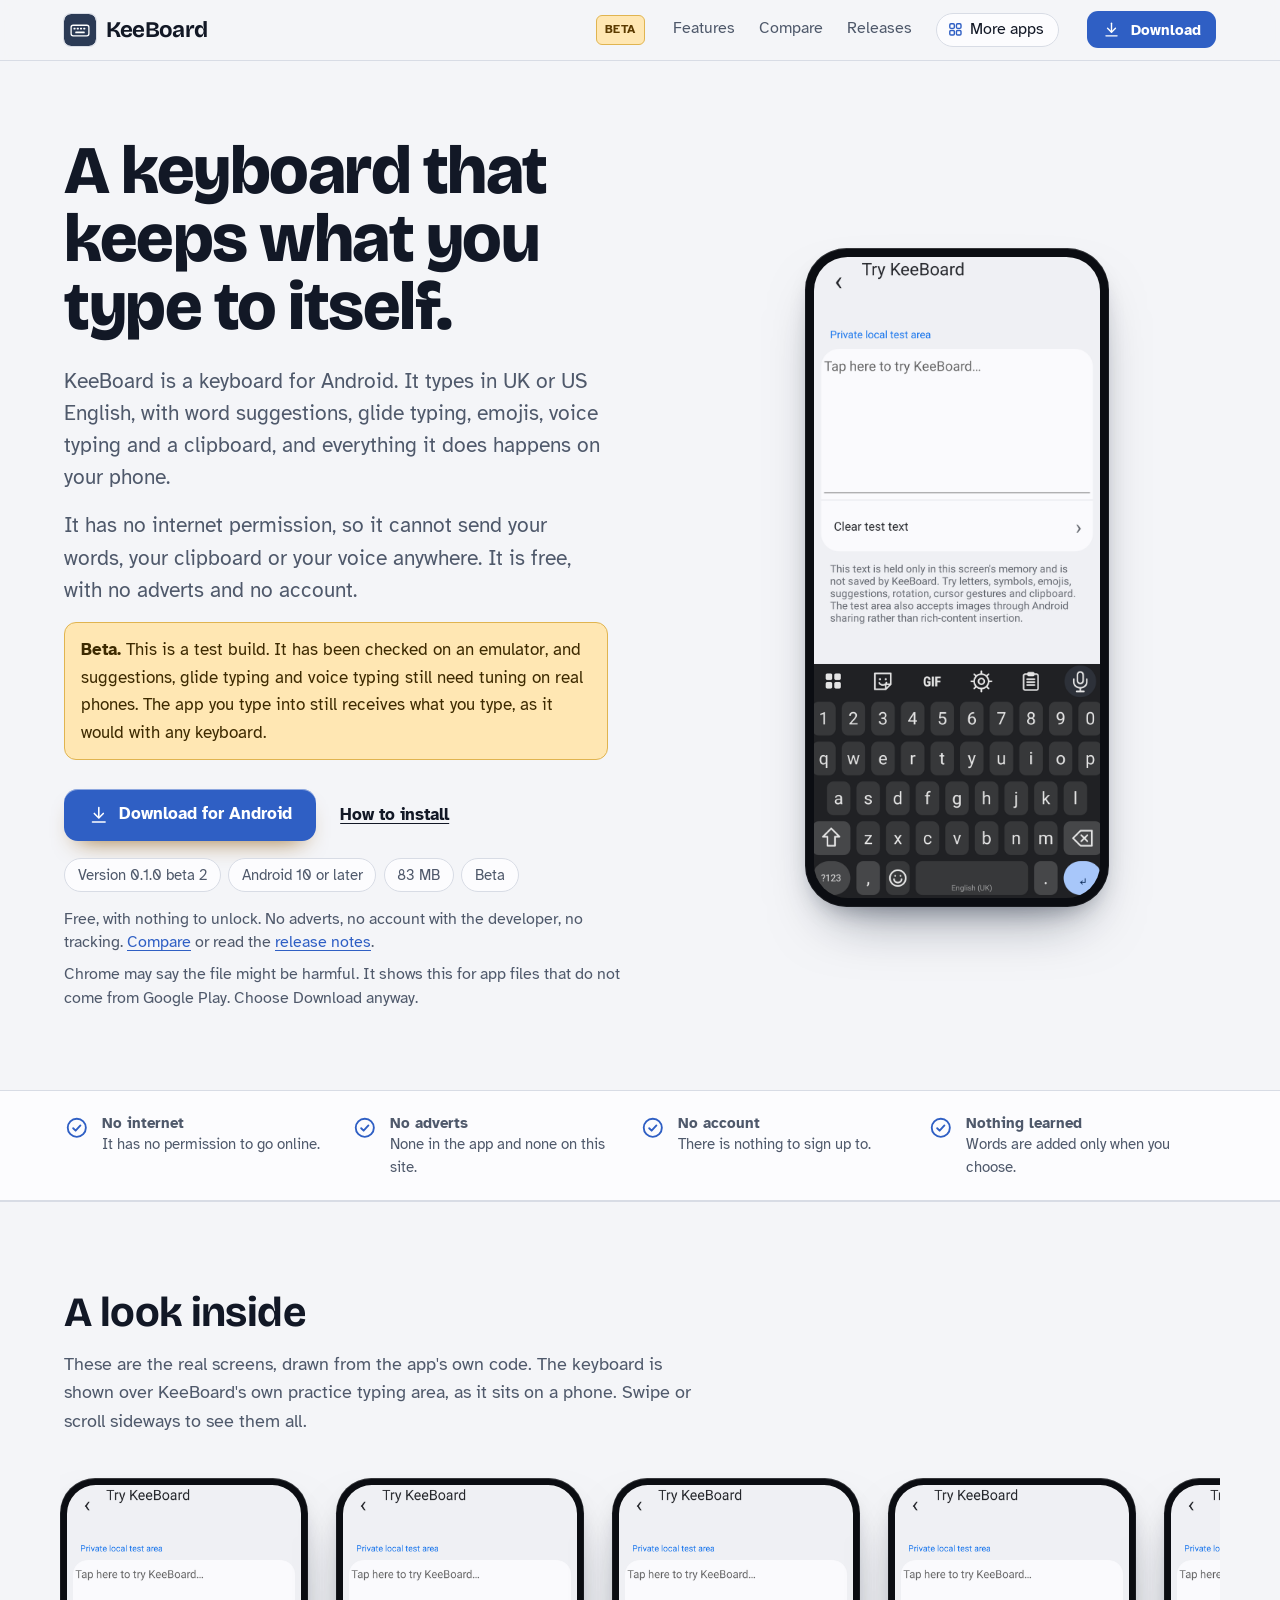
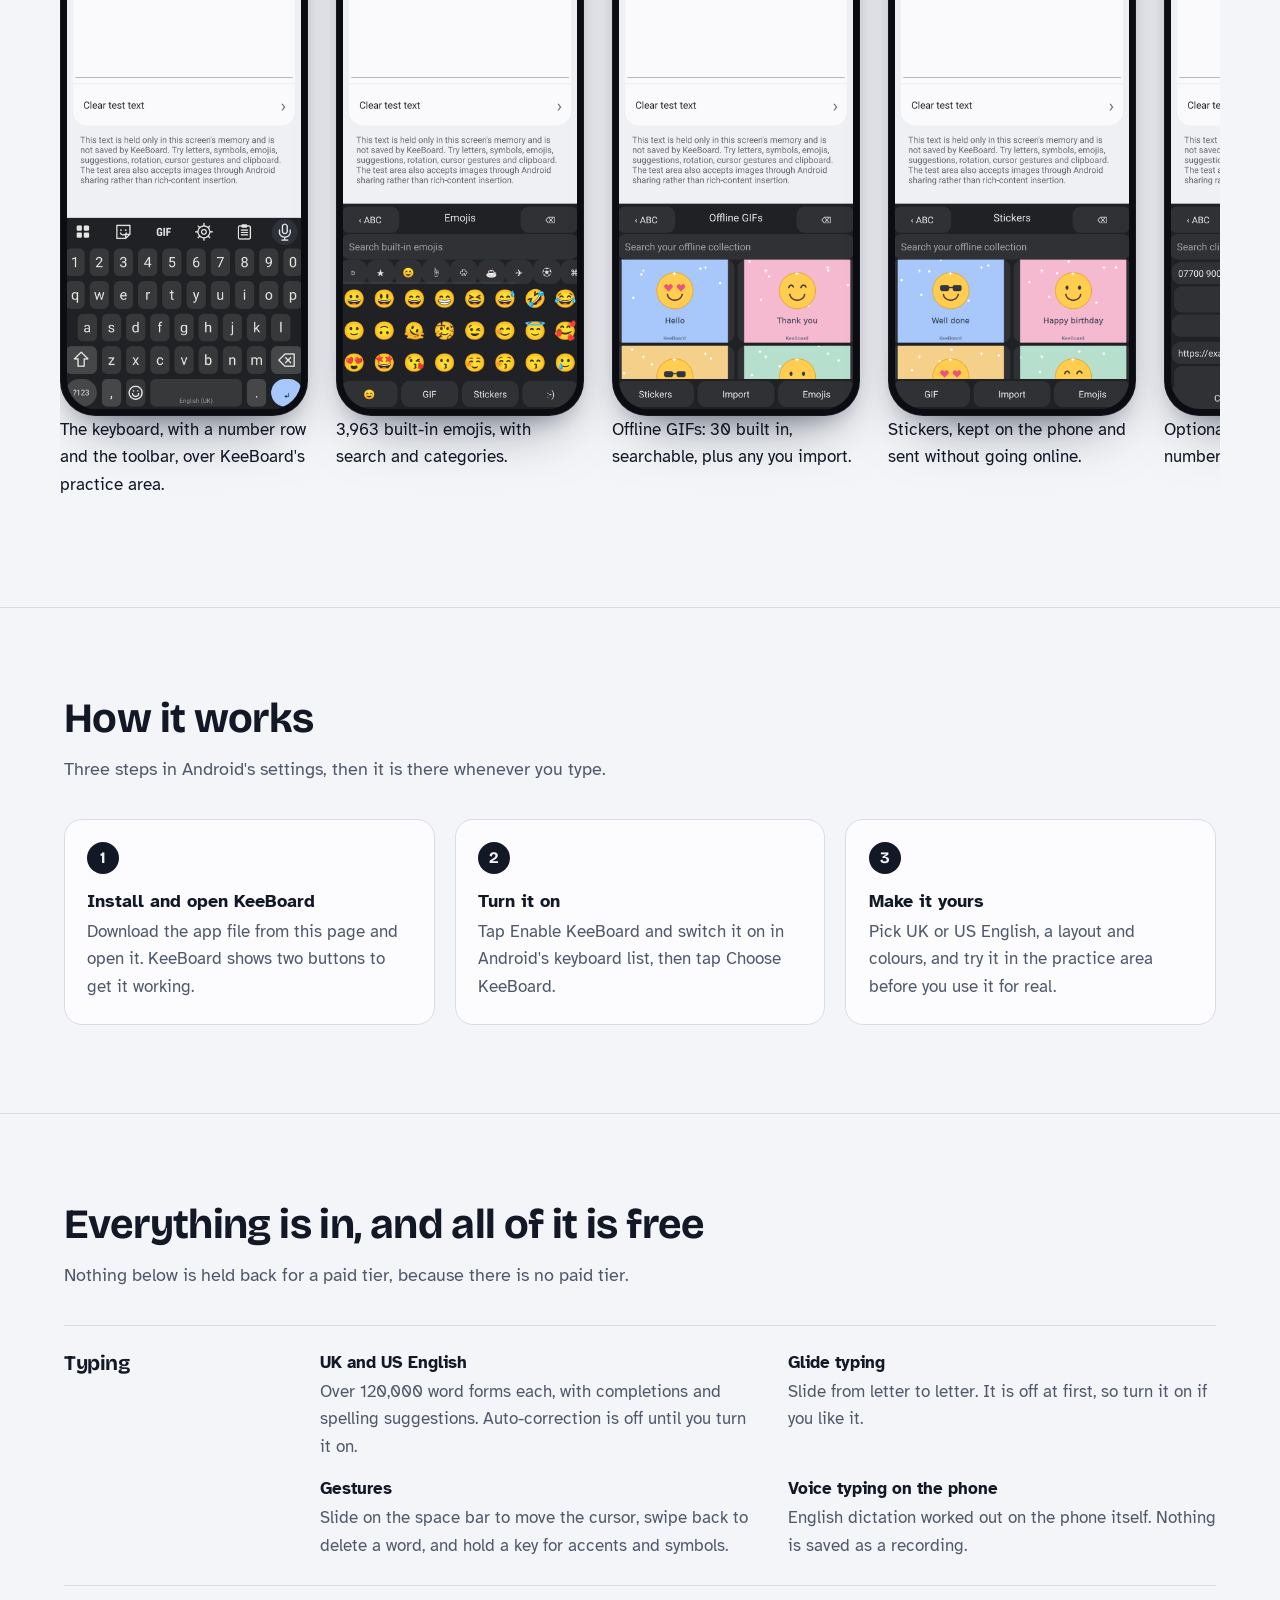
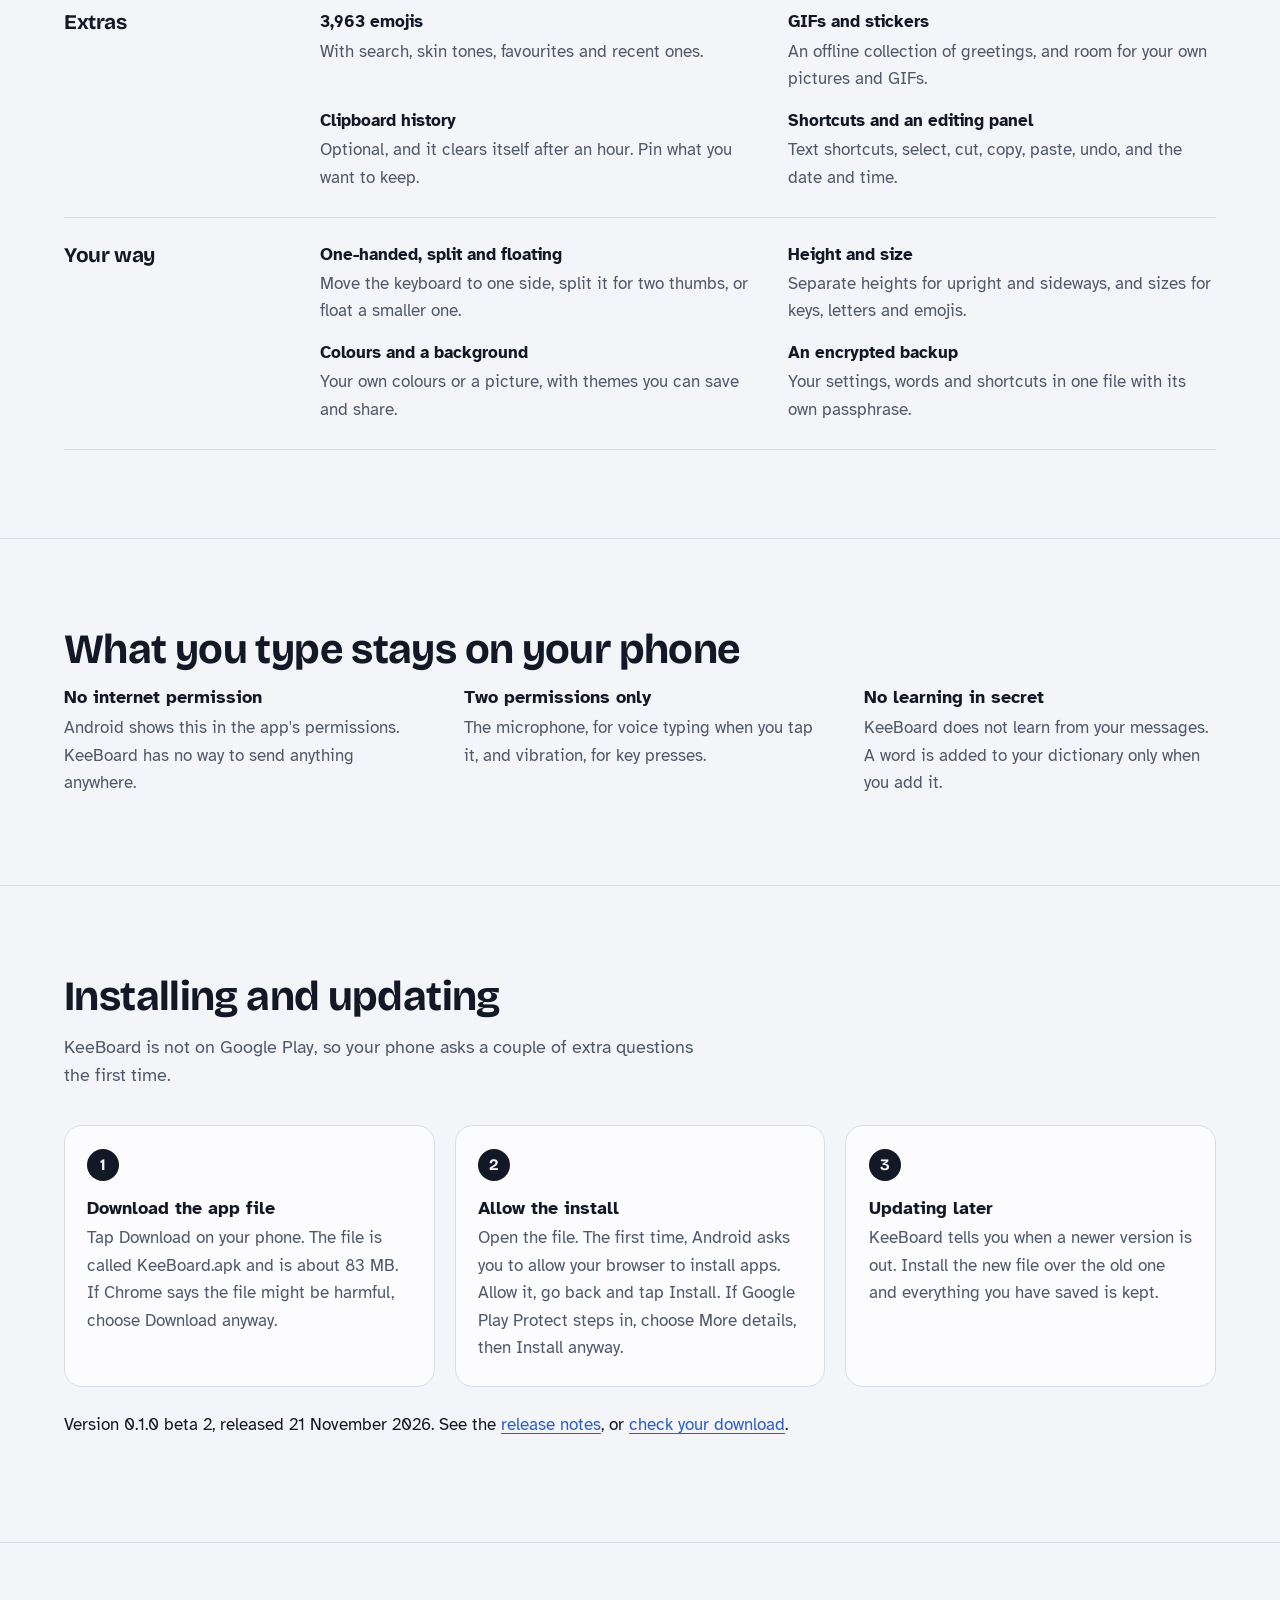
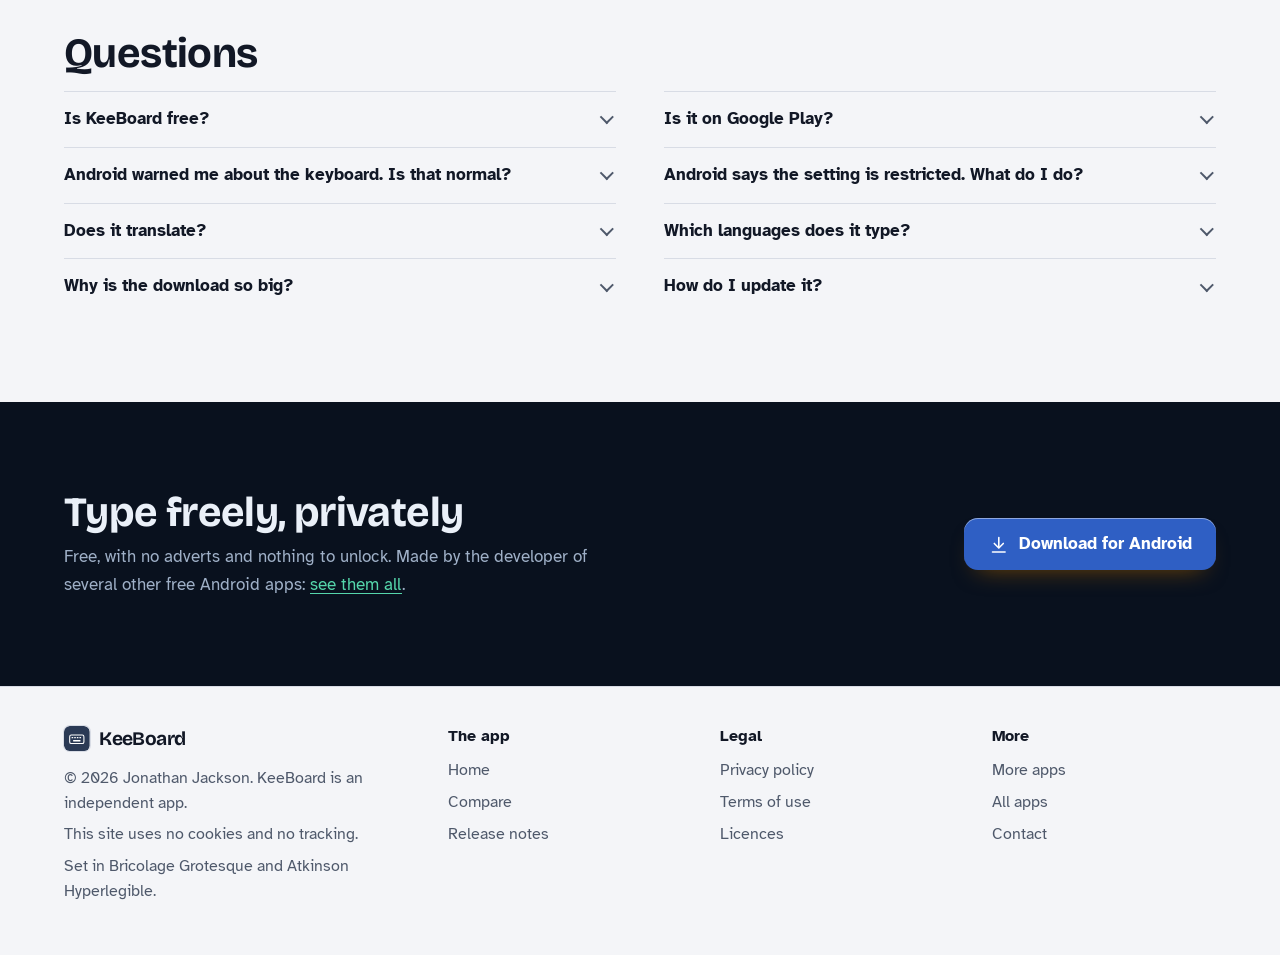
==== commit 62e9ab28: "Gallery: the offline GIF and sticker panels" ====
--- a/index.html
+++ b/index.html
@@ -64,7 +64,7 @@
 <div class="wrap">
 <h2 id="screens-h">A look inside</h2>
 <p class="intro">These are the real screens, drawn from the app&#x27;s own code. The keyboard is shown over KeeBoard&#x27;s own practice typing area, as it sits on a phone. Swipe or scroll sideways to see them all.</p>
-<div class="gallery" tabindex="0" role="region" aria-label="Screens from KeeBoard"><figure class="shot"><div class="phone"><img src="./assets/screens/keyboard.png" alt="The keyboard, with a number row and the toolbar, over KeeBoard&#x27;s practice area." width="393" height="852" loading="eager" decoding="async"></div><figcaption>The keyboard, with a number row and the toolbar, over KeeBoard&#x27;s practice area.</figcaption></figure><figure class="shot"><div class="phone"><img src="./assets/screens/emoji.png" alt="3,963 built-in emojis, with search and categories." width="393" height="852" loading="eager" decoding="async"></div><figcaption>3,963 built-in emojis, with search and categories.</figcaption></figure><figure class="shot"><div class="phone"><img src="./assets/screens/clipboard.png" alt="Optional clipboard history, with numbers and links picked out." width="393" height="852" loading="eager" decoding="async"></div><figcaption>Optional clipboard history, with numbers and links picked out.</figcaption></figure><figure class="shot"><div class="phone"><img src="./assets/screens/tools.png" alt="Keyboard tools: editing keys, incognito, the date and time and shortcuts." width="393" height="852" loading="eager" decoding="async"></div><figcaption>Keyboard tools: editing keys, incognito, the date and time and shortcuts.</figcaption></figure><figure class="shot"><div class="phone"><img src="./assets/screens/layouts.png" alt="Layout and size: standard, one-handed, split or floating." width="393" height="852" loading="eager" decoding="async"></div><figcaption>Layout and size: standard, one-handed, split or floating.</figcaption></figure><figure class="shot"><div class="phone"><img src="./assets/screens/light.png" alt="A light keyboard, or your own colours and a picture." width="393" height="852" loading="eager" decoding="async"></div><figcaption>A light keyboard, or your own colours and a picture.</figcaption></figure><figure class="shot"><div class="phone"><img src="./assets/screens/settings.png" alt="Settings, in plain words, with a page for each part." width="393" height="852" loading="eager" decoding="async"></div><figcaption>Settings, in plain words, with a page for each part.</figcaption></figure><figure class="shot"><div class="phone"><img src="./assets/screens/privacy.png" alt="Privacy: no internet, and one tap to clear what is kept." width="393" height="852" loading="eager" decoding="async"></div><figcaption>Privacy: no internet, and one tap to clear what is kept.</figcaption></figure></div>
+<div class="gallery" tabindex="0" role="region" aria-label="Screens from KeeBoard"><figure class="shot"><div class="phone"><img src="./assets/screens/keyboard.png" alt="The keyboard, with a number row and the toolbar, over KeeBoard&#x27;s practice area." width="393" height="852" loading="eager" decoding="async"></div><figcaption>The keyboard, with a number row and the toolbar, over KeeBoard&#x27;s practice area.</figcaption></figure><figure class="shot"><div class="phone"><img src="./assets/screens/emoji.png" alt="3,963 built-in emojis, with search and categories." width="393" height="852" loading="eager" decoding="async"></div><figcaption>3,963 built-in emojis, with search and categories.</figcaption></figure><figure class="shot"><div class="phone"><img src="./assets/screens/gif.png" alt="Offline GIFs: 30 built in, searchable, plus any you import." width="393" height="852" loading="eager" decoding="async"></div><figcaption>Offline GIFs: 30 built in, searchable, plus any you import.</figcaption></figure><figure class="shot"><div class="phone"><img src="./assets/screens/stickers.png" alt="Stickers, kept on the phone and sent without going online." width="393" height="852" loading="eager" decoding="async"></div><figcaption>Stickers, kept on the phone and sent without going online.</figcaption></figure><figure class="shot"><div class="phone"><img src="./assets/screens/clipboard.png" alt="Optional clipboard history, with numbers and links picked out." width="393" height="852" loading="eager" decoding="async"></div><figcaption>Optional clipboard history, with numbers and links picked out.</figcaption></figure><figure class="shot"><div class="phone"><img src="./assets/screens/tools.png" alt="Keyboard tools: editing keys, incognito, the date and time and shortcuts." width="393" height="852" loading="eager" decoding="async"></div><figcaption>Keyboard tools: editing keys, incognito, the date and time and shortcuts.</figcaption></figure><figure class="shot"><div class="phone"><img src="./assets/screens/layouts.png" alt="Layout and size: standard, one-handed, split or floating." width="393" height="852" loading="eager" decoding="async"></div><figcaption>Layout and size: standard, one-handed, split or floating.</figcaption></figure><figure class="shot"><div class="phone"><img src="./assets/screens/light.png" alt="A light keyboard, or your own colours and a picture." width="393" height="852" loading="eager" decoding="async"></div><figcaption>A light keyboard, or your own colours and a picture.</figcaption></figure><figure class="shot"><div class="phone"><img src="./assets/screens/settings.png" alt="Settings, in plain words, with a page for each part." width="393" height="852" loading="eager" decoding="async"></div><figcaption>Settings, in plain words, with a page for each part.</figcaption></figure><figure class="shot"><div class="phone"><img src="./assets/screens/privacy.png" alt="Privacy: no internet, and one tap to clear what is kept." width="393" height="852" loading="eager" decoding="async"></div><figcaption>Privacy: no internet, and one tap to clear what is kept.</figcaption></figure></div>
 </div>
 </section>
 
